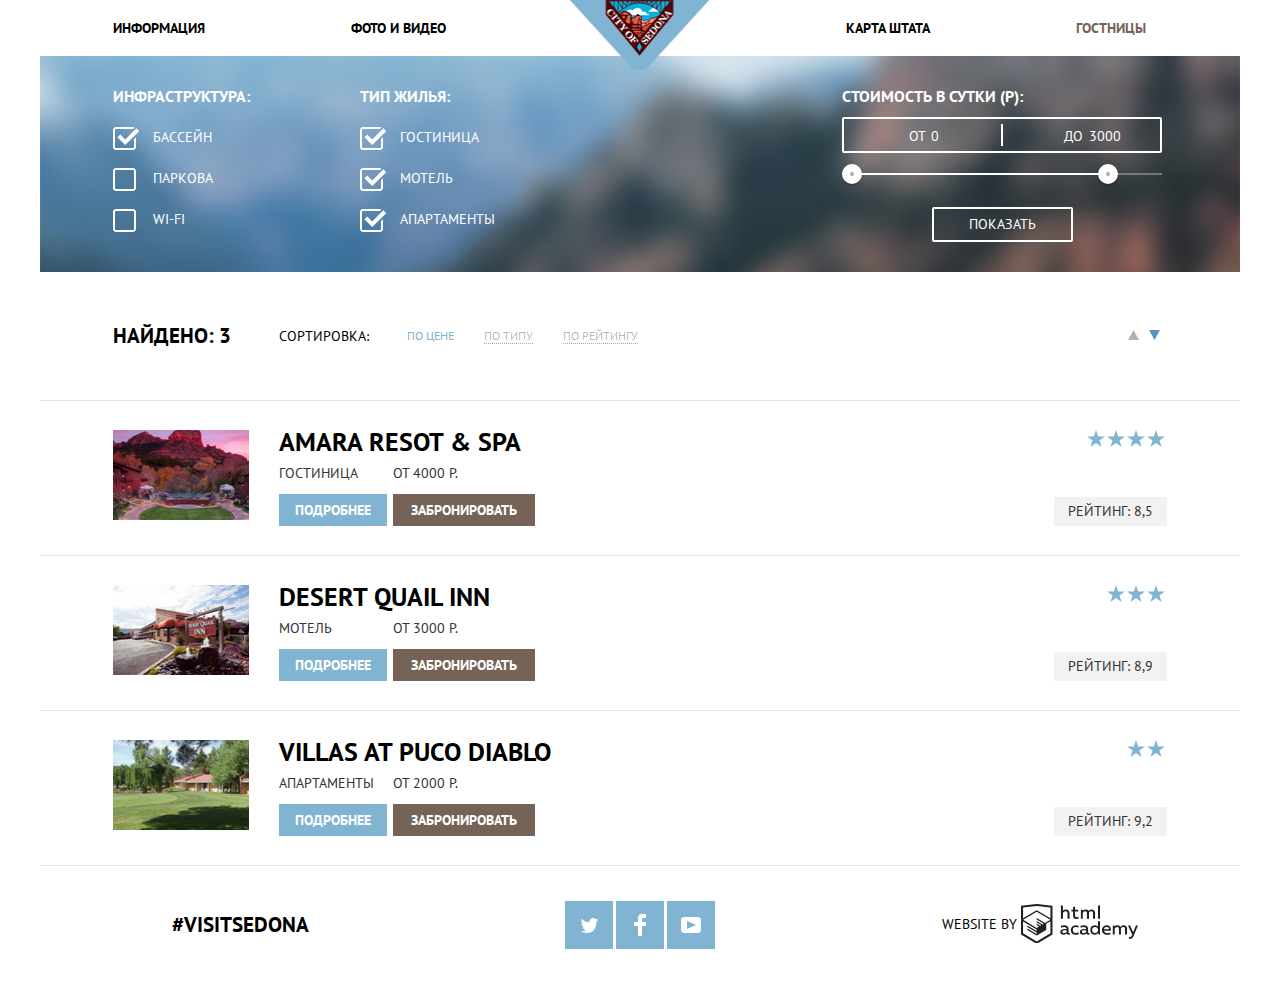
==== hotels.html @ 87cf7656 "Задание 7" ====
<!DOCTYPE html>
<html lang="ru">

<head>
  <meta charset="utf-8">
  <title>HTML Academy: Седона</title>
  <link href="https://fonts.googleapis.com/css?family=PT+Sans:400,700" rel="stylesheet">
  <link href="css/normalize.css" rel="stylesheet">
  <link href="css/style.css" rel="stylesheet">
</head>

<body>
  <header class="main-header container">
    <img class="main-header-logo" src="img/logo.png" alt="logo">
    <nav>
      <ul class="main-navigation">
        <li class="navigation-item"><a href="#">Информация</a></li>
        <li class="navigation-item"><a href="#">Фото и видео</a></li>
        <li class="navigation-item"><a href="#">Карта штата</a></li>
        <li class="navigation-item"><a href="#" class="active-page">Гостницы</a></li>
      </ul>
    </nav>
  </header>
  <main class="container">
    <section class="filters">
      <h2 class="visually-hidden">Фильтр товаров</h2>
      <form method="get" action="https://echo.htmlacademy.ru">
        <div class="filters-list">
          <fieldset class="filter-infrastructure">
            <legend>Инфраструктура:</legend>
            <ul>
              <li>
                <label for="filter-pool">Бассейн
                <input type="checkbox" name="pool" id="filter-pool" checked><span></span>
              </label>
              </li>
              <li>
                <label for="filter-parking">Паркова
                <input type="checkbox" name="parking" id="filter-parking"><span></span>
                </label>
              </li>
              <li>
                <label for="filter-wifi">Wi-fi
                <input type="checkbox" name="wi-fi" id="filter-wifi"><span></span>
                </label>
              </li>
            </ul>
          </fieldset>
          <fieldset class="filter-type">
            <legend>Тип жилья:</legend>
            <ul>
              <li>
                <label for="filter-hotel">Гостиница
                <input type="checkbox" name="holel" id="filter-hotel" checked><span></span>
                </label>
              </li>
              <li>
                <label for="filter-motel">Мотель
                <input type="checkbox" name="motel" id="filter-motel" checked><span></span>
                </label>
              </li>
              <li>
                <label for="filter-apartment">Апартаменты
                <input type="checkbox" name="apartment" id="filter-apartment" checked><span></span>
                </label>
              </li>
            </ul>
          </fieldset>
          <fieldset>
            <legend>Стоимость в сутки (р):</legend>
            <div class="price-controls">
              <label class="min-price">от
              <input type="text" value="0" name="min-price">
              </label>
              <label class="max-price">до
              <input type="text" value="3000" name="max-price">
              </label>
            </div>
            <div class="range-controls">
              <div class="scale">
                <div class="bar"></div>
              </div>
              <div class="range-toggle range-toggle-min"></div>
              <div class="range-toggle range-toggle-max"></div>
            </div>
            <button type="submit" class="btn-transparent">Показать</button>
          </fieldset>
        </div>
      </form>
    </section>
    <section class="sort">
      <h2 class="visually-hidden">Сортировка</h2>
      <p>Найдено: 3</p>
      <p>Сортировка:</p>
      <ul class="sort-list">
        <li><a href="#" class="active-sort">По цене</a></li>
        <li><a href="#">По типу</a></li>
        <li><a href="#">По рейтингу</a></li>
        <li class="sort-button"><a href="#"><span class="visually-hidden">По возрастанию</span>
        <svg xmlns="http://www.w3.org/2000/svg" width="11" height="10" viewBox="0 0 11 10"><path fill="#231F20" d="M5.5 0L0 10h11z"/></svg></a></li>
        <li class="sort-button active-button" ><a href="#"><span class="visually-hidden">По убыванию</span>
        <svg xmlns="http://www.w3.org/2000/svg" width="11" height="10" viewBox="0 0 11 10"><path fill="#231F20" d="M5.5 10L0 0h11"/></svg></a></li>
      </ul>
    </section>
    <article class="housing">
      <div class="housing-img">
        <img src="img/amara.jpg" alt="hotel">
      </div>
      <div class="housing-about">
        <h1>
          <a href="#">Amara resot & spa</a>
        </h1>
        <p>
          Гостиница
        </p>
        <p>
          от 4000 р.
        </p>
        <button type="button" class="button info">
                   Подробнее
                </button>
        <button type="button" class="button book">
                   Забронировать
                </button>
      </div>
      <div class="housing-rate">
        <span class="visually-hidden">4 звезды</span>
        <ul>
          <li></li>
          <li></li>
          <li></li>
          <li></li>
        </ul>
        <p>
          Рейтинг: 8,5
        </p>
      </div>
    </article>
    <article class="housing">
      <div class="housing-img">
        <img src="img/desert.jpg" alt="hotel">
      </div>
      <div class="housing-about">
        <h1>
          <a href="#">Desert Quail Inn</a>
        </h1>
        <p>
          Мотель
        </p>
        <p>
          от 3000 р.
        </p>
        <button type="button" class="button info">
                   Подробнее
                </button>
        <button type="button" class="button book">
                   Забронировать
                </button>
      </div>
      <div class="housing-rate">
        <span class="visually-hidden">3 звезды</span>
        <ul>
          <li></li>
          <li></li>
          <li></li>
        </ul>
        <p>
          Рейтинг: 8,9
        </p>
      </div>
    </article>
    <article class="housing">
      <div class="housing-img">
        <img src="img/villas.jpg" alt="hotel">
      </div>
      <div class="housing-about">
        <h1>
          <a href="#">Villas at Puco Diablo</a>
        </h1>
        <p>
          Апартаменты
        </p>
        <p>
          от 2000 р.
        </p>
        <button type="button" class="button info">
                   Подробнее
                </button>
        <button type="button" class="button book">
                   Забронировать
                </button>
      </div>
      <div class="housing-rate">
        <span class="visually-hidden">2 звезды</span>
        <ul>
          <li></li>
          <li></li>
        </ul>
        <p>
          Рейтинг: 9,2
        </p>
      </div>
    </article>
  </main>
  <footer class="footer">
    <div class="container">
      <p class="footer-hashtag">
        #visitsedona
      </p>
      <div class="footer-social">
        <a class="social-button" href="#">
            <span class="visually-hidden">Twitter</span>
            <svg xmlns="http://www.w3.org/2000/svg" xmlns:xlink="http://www.w3.org/1999/xlink" width="17" height="15" viewBox="0 0 17 15"><path fill="#FFF" d="M10.95.144c1.685-.496 2.984.27 3.577 1.179.673-.231 1.331-.481 2.011-.708a2.345 2.345 0 0 1-.857 1.768c.685.17 1.304-.491 1.304-.491-.169 1-1.006 1.788-1.563 2.024-.231 6.75-3.175 11.217-10.077 11.082h-.446c-.41 0-4.164-.46-4.898-1.887 2.271.196 3.893-.422 4.693-1.177-.96-.3-2.679-.477-2.979-2.95.349.106.564.228 1.19.119C1.705 8.247.374 7.53.448 5.33c.285.328 1.067.536 1.34.472C1.085 5.561-.182 2.442.894.85c1.818 1.854 3.735 3.606 7.152 3.773C8.254 2.33 9.183.793 10.95.144z"/></svg>
            </a>

        <a class="social-button" href="#">
            <span class="visually-hidden">Facebook</span>
            <svg xmlns="http://www.w3.org/2000/svg" width="12" height="22" viewBox="0 0 12 22"><path fill="#FFF" d="M12 4V0H8a4 4 0 0 0-4 4v4H0v4h4v10h4V12h4V8H8V4h4z"/></svg></a>
        <a class="social-button" href="#">
            <span class="visually-hidden">Youtube</span>
            <svg xmlns="http://www.w3.org/2000/svg" xmlns:xlink="http://www.w3.org/1999/xlink" width="20" height="16" viewBox="0 0 20 16"><path fill="#FFF" d="M17 0H3C1.35 0 0 1.35 0 3v10c0 1.65 1.35 3 3 3h14c1.65 0 3-1.35 3-3V3c0-1.65-1.35-3-3-3zM6.027 11.998V4.002L15.014 8l-8.987 3.998z"/></svg></a>
      </div>
      <p class="footer-copyright">
        Website by
        <a class="html-button" href="https://htmlacademy.ru/intensive/htmlcss">
            <span class="visually-hidden">html academy</span>
            <svg id="Layer_1" data-name="Layer 1" xmlns="http://www.w3.org/2000/svg" viewBox="0 0 108.08 36.85"><title>logo-htmlacademy-small1</title><path d="M44.61,26.88a2,2,0,0,0,.55-0.1v1.33a3.25,3.25,0,0,1-1.18.21,1.67,1.67,0,0,1-1.67-1,4.84,4.84,0,0,1-3.14,1.08c-1.51,0-2.91-.83-2.91-2.55,0-2.13,2-2.79,3.71-2.79a11.08,11.08,0,0,1,2.17.25v-0.3c0-1-.76-1.77-2.19-1.77a7.42,7.42,0,0,0-3,.64v-1.7a10.21,10.21,0,0,1,3.19-.55c2.36,0,3.81,1.12,3.81,3.65v3a0.54,0.54,0,0,0,.49.59h0.17Zm-6.44-1.13A1.35,1.35,0,0,0,39.63,27h0.11a3.39,3.39,0,0,0,2.41-1V24.58a9.72,9.72,0,0,0-1.81-.21c-1,0-2.16.33-2.16,1.38h0Zm12.36-6.11a5,5,0,0,1,2.57.64V22a4.08,4.08,0,0,0-2.3-.7,2.75,2.75,0,1,0,0,5.49,5,5,0,0,0,2.43-.64v1.71a6.27,6.27,0,0,1-2.76.57A4.21,4.21,0,0,1,46,24.51q0-.21,0-0.41a4.32,4.32,0,0,1,4.18-4.46h0.38Zm12.17,7.24a2,2,0,0,0,.55-0.1v1.33a3.25,3.25,0,0,1-1.18.21,1.67,1.67,0,0,1-1.67-1,4.84,4.84,0,0,1-3.14,1.08c-1.51,0-2.91-.83-2.91-2.55,0-2.13,2-2.79,3.71-2.79a11.08,11.08,0,0,1,2.17.25v-0.3c0-1-.76-1.77-2.19-1.77a7.42,7.42,0,0,0-3,.64v-1.7a10.21,10.21,0,0,1,3.19-.55c2.36,0,3.81,1.12,3.81,3.65v3a0.54,0.54,0,0,0,.49.59h0.17Zm-6.44-1.13A1.35,1.35,0,0,0,57.73,27h0.11a3.39,3.39,0,0,0,2.41-1V24.58a9.72,9.72,0,0,0-1.81-.21c-1.06,0-2.16.33-2.16,1.38h0ZM73,16V28.2H71.35V26.88a3.88,3.88,0,0,1-3.19,1.54,4.4,4.4,0,0,1,0-8.78,3.81,3.81,0,0,1,3,1.3V16H73Zm-4.53,5.22a2.76,2.76,0,1,0,0,5.52A2.86,2.86,0,0,0,71.15,25V23A2.91,2.91,0,0,0,68.49,21.27ZM79,19.64c3.31,0,4.46,2.68,3.92,5.09H76.7c0.21,1.5,1.67,2.11,3.19,2.11a6.11,6.11,0,0,0,2.64-.59v1.6a7.14,7.14,0,0,1-3,.57C77,28.42,74.78,27,74.78,24a4.18,4.18,0,0,1,4-4.39H79Zm0.09,1.54a2.28,2.28,0,0,0-2.44,2.1v0.06H81.3A2,2,0,0,0,79.13,21.18Zm5.73,7V19.87h1.65v1a3.81,3.81,0,0,1,2.78-1.27A2.86,2.86,0,0,1,91.89,21a4.12,4.12,0,0,1,2.91-1.33A3.06,3.06,0,0,1,98,23V28.2h-1.9V23.05a1.59,1.59,0,0,0-1.42-1.75H94.42a2.8,2.8,0,0,0-2.07,1.12V28.2h-1.9V23.05A1.59,1.59,0,0,0,89,21.31H88.8a3,3,0,0,0-2.21,1.29v5.63H84.86Zm21.31-8.33h1.9l-3.91,9.46c-0.9,2.17-2.09,2.86-3.35,2.86a4.76,4.76,0,0,1-1.1-.14V30.46a2.86,2.86,0,0,0,.85.12c0.9,0,1.58-.64,2.07-1.9l0.17-.42-4-8.4h2l2.86,6.29ZM38.73,1.46V6.22a3.81,3.81,0,0,1,2.7-1.14,3.25,3.25,0,0,1,3.44,3.4v5.15H43V8.72a1.81,1.81,0,0,0-1.61-2h-0.3a2.93,2.93,0,0,0-2.32,1.39v5.52h-1.9V1.46h1.9ZM49.94,2.31v3h3V6.91h-3v3.81c0,1.1.5,1.46,1.58,1.46a4.49,4.49,0,0,0,1.69-.33v1.6A6.8,6.8,0,0,1,51,13.8a2.55,2.55,0,0,1-2.86-2.74V6.89H46.58V5.26h1.5V2.74Zm5.4,11.31V5.28H57v1A3.81,3.81,0,0,1,59.77,5a2.86,2.86,0,0,1,2.6,1.33A4.12,4.12,0,0,1,65.28,5,3.06,3.06,0,0,1,68.44,8.4v5.21h-1.9V8.46a1.59,1.59,0,0,0-1.42-1.75H64.89a2.8,2.8,0,0,0-2.07,1.12v5.78h-1.9V8.46A1.59,1.59,0,0,0,59.5,6.71H59.27A3,3,0,0,0,57.06,8v5.63H55.34ZM71.17,1.45H73V13.6H71.17V1.45ZM14.71,0H14.55L0,1.54V28.21l14.55,8.66,14.55-8.66V1.54Zm12.5,27.1L14.55,34.64,1.9,27.12V16.18l12.59,7.5V25L5.86,19.9v1.31l8.68,5.21v1.39L5.87,22.65V24l8.68,5.21,8.75-5.24V18.31L27.2,16V27.12Zm0-12.53-3.48,2-1.6,1L14.51,13v1.31L21,18.23H21l-0.14.09-1,.54-5.37-3.2V17l4.24,2.52-1,.67-3.2-1.9v1.31l2.1,1.24L14.5,22.1,2,14.65,14.51,7.11Zm0-1.32L14.49,5.76,1.91,13.25v-10L14.56,1.92,27.21,3.25v10h0Z" transform="translate(0 -0.02)" fill="#231f20"/></svg></a>
      </p>
    </div>
  </footer>
</body>

</html>
---- css/style.css ----
body {
  margin: 0;
  padding: 0;

  font-family: 'PT Sans', 'Arial', sans-serif;
  font-size: 14px;
  line-height: 21px;
  font-weight: 400;
  color: #000000;
  text-transform: uppercase;

  background-color: #ffffff;
}

.visually-hidden {
  position: absolute;

  width: 1px;
  height: 1px;
  margin: -1px;
  border: 0;
  padding: 0;

  white-space: nowrap;

  clip-path: inset(100%);
  clip: rect(0 0 0 0);
  overflow: hidden;
}

.container {
  width: 1200px;
  margin: 0 auto;
  padding: 0;
}

img {
  max-width: 100%;
  height: auto;
}

/* ссылки и кнопки */

a {
  text-decoration: none;
}

.main-navigation .active-page {
  color: #766357;
}

.main-navigation a {
  display: block;
  margin: 15px 73px;
}

.main-navigation a,
.housing a {
  color: #000000;
}

.main-navigation a:hover,
.main-navigation a:focus,
.housing a:hover,
.housing a:focus {
  color: #81b3d2;
}

.main-navigation a:active,
.housing a:active {
  color: rgba(0, 0, 0, 0.3);
}

.sort-list .active-sort {
  color: #81b3d2;
  border-bottom: none;
}

.sort-list a {
  color: rgba(0, 0, 0, 0.3);
  border-bottom: 1px dotted #81b3d2;
}

.sort-button a{
  border-bottom: none;
}

.sort-list a:hover,
.sort-list a:focus {
  color: #81b3d2;
}

.sort-list a:active {
  color: #000000;
}

.button {
  font: inherit;

  color: #a9a9a9;
  vertical-align: middle;
  text-transform: uppercase;

  background-color: #ffffff;
  border: none;
}

.button.calendar path {
  fill: rgba(0,0,0, 0.3);
}

.button.calendar:hover path,
.button.calendar:focus path {
  fill: #000000;
}
.button.calendar:active path {
  fill: #81b3d2;
}

.button.search,
.button.book {
  color: #ffffff;
  background-color: #766357;
}

.button.search:hover,
.button.search:focus,
.button.book:hover,
.button.book:focus {
  color: #ffffff;
  background-color: #604e43;
}

.button.search:active,
.button.book:active {
  color: rgba(255, 255, 255, 0.3);
  background-color: #503e33;
}

.button.minus:hover,
.button.minus:focus,
.button.plus:hover,
.button.plus:focus {
  color: #000000;
}

.button.minus:active,
.button.plus:active {
  color: #81b3d2;
}

.button.find,
.button.info {
  color: #ffffff;
  background-color: #81b3d2;
}

.button.find:hover,
.button.find:focus,
.button.info:hover,
.button.info:focus {
  color: #ffffff;
  background-color: #669ec0;
}

.button.find:active,
.button.info:active {
  color: rgba(255, 255, 255, 0.3);
  background-color: #5496bd;
}

.social-button {
  display: flex;
  align-items: center;
  justify-content: center;
  width: 48px;
  height: 48px;

  background-color: #81b3d2;
}

.social-button:hover,
.social-button:focus {
  background-color: #669ec0;
}

.social-button:active path {
  fill: rgba(255, 255, 255, 0.3);
}

.html-button {
  display: inline-block;
  vertical-align: middle;
  width: 117px;
  height: 43px;
}

.sort-button path {
  fill: rgba(0, 0, 0, 0.3);
}

.sort-button:hover path,
.sort-button:focus path {
  fill: #000000;
}

.sort-button:active path {
  fill: #5496bd;
}

.sort-button.active-button path {
  fill: #5496bd;
}

/* Все ссылки и кнопки */

/* Футер */

.footer {
  color: #000000;
  background-color: rgba(255, 255, 255, 0.9);
  line-height: 26px;
  margin: 0;
  padding: 35px 0;
}

.footer.main {
  position: relative;
  z-index: 1;
  margin-top: -120px;
}

.footer .container {
  display: flex;
  justify-content: space-between;
  align-items: center;
}

.footer-hashtag {
  font-size: 21px;
  font-weight: 700;
  margin: 0;
  width: 400px;
  text-align: center;
}

.footer-social {
  display: flex;
  justify-content: space-between;
  margin: 0 auto;
  padding: 0;
  width: 150px;
}

.footer-copyright {
  margin: 0;
  width: 400px;
  text-align: center;
}

/* Футер */

/* Херед */

.main-header {
  margin-bottom: 0;
}

.main-navigation {
  margin: 0;
  padding: 0;
  display: flex;
  flex-direction: row;
  width: 1200px;
  position: relative;

  font-size: 14px;
  font-weight: 700;
  line-height: 26px;
  color: #000000;

  background-color: #ffffff;

  list-style: none;
}

.main-navigation li:nth-child(2) {
  margin-right: 254px;
}

.main-header-logo {
  width: 140px;
  height: 70px;
  position: absolute;
  left: 50%;
  margin-left: -70px;
  z-index: 1;
}

/* Херед */

/* Описание главная страница */

.description {
  line-height: 26px;
  text-align: center;
  margin: 0;
  padding: 0;
}

.img-welcome img {
  padding-top: 75px;
  padding-bottom: 80px;
  height: 350px;
  width: 460px;
}

.img-welcome {
  background-image:
  url(../img/corners.png), url(../img/background_index.jpg);

  background-repeat: no-repeat, no-repeat;
  background-position: bottom, top;

    /* не видит второе изображение*/
}

.description h1 {
  font-size: 21px;
  width: 455px;
  padding: 0;
  margin-left: auto;
  margin-right: auto;
  margin-bottom: 30px;
  margin-top: 55px;
}

.description p {
  margin: 0;
  padding: 0;
  padding-bottom: 59px;
}

.features-list,
.life-list {
  list-style: none;
  margin: 0;
  padding: 0;
  display: flex;
  flex-wrap: wrap;
}

.feature-item,
.life-item,
.interested {
  text-align: center;
}

.feature-item.town,
.feature-item.bridge {
  display: flex;
  margin: 0;
  padding: 0;
  flex-wrap: wrap;
}

.feature-item-img {
  line-height: 0;
}

.feature-item-img img {
  width: 800px;
  height: 256px;
}

.feature-item-description {
  width: 400px;
  padding-top: 46px;
  padding-bottom: 63px;
  padding-left: 60px;
  padding-right: 60px;
  box-sizing: border-box;
}

.life-item,
.feature-item.space,
.feature-item.road,
.feature-item.tourists {
  width: 400px;
}

.feature-item h2 {
  display: block;
  width: 155px;
  margin: 0 auto;
  padding: 0;
}

.feature-item.bridge,
.feature-item.town {
  width: 1200px;
  color: #ffffff;
  background-color: #81b3d2;
}

.life-list {
  color: #000000;
  background-color: #ffffff;
}

.description p,
.life-item p {
  color: #333333;
}

.feature-item:nth-child(n+3) {
  background-color: #eeeeee;
}

.feature-item h2,
.life-item h3 {
  font-size: 21px;
}

.life-item p {
  margin: 0;
  padding: 0;
}

.life-item h3 {
  margin: 0;
  padding: 0;
  padding-bottom: 30px;
}

.house {
  padding-top: 160px;
  padding-bottom: 87px;
  padding-left: 73px;
  padding-right: 73px;
  box-sizing: border-box;
  position: relative;
}

.house h3::before {
  content: "";
  position: absolute;
  width: 75px;
  height: 72px;

  top: 61px;
  right: 164px;
  background-image: url(../img/icon-1.svg);
}

.food {
  padding-top: 160px;
  padding-bottom: 87px;
  padding-left: 60px;
  padding-right: 55px;
  box-sizing: border-box;
  position: relative;
}

.food h3::before {
  content: "";
  position: absolute;
  width: 74px;
  height: 70px;

  top: 61px;
  right: 165px;
  background-image: url(../img/icon-3.svg);
}

.souvenirs {
  padding-top: 160px;
  padding-bottom: 87px;
  padding-left: 65px;
  padding-right: 62px;
  box-sizing: border-box;
  position: relative;
}

.souvenirs h3::before {
  content: "";
  position: absolute;
  width: 64px;
  height: 76px;

  top: 61px;
  right: 168px;
  background-image: url(../img/icon-2.svg);
}

.space {
  padding-top: 50px;
  padding-bottom: 63px;
  padding-left: 95px;
  padding-right: 95px;
  box-sizing: border-box;
}

.road {
  padding-top: 50px;
  padding-bottom: 63px;
  padding-left: 67px;
  padding-right: 67px;
  box-sizing: border-box;
}

.tourists {
  padding-top: 50px;
  padding-bottom: 63px;
  padding-left: 69px;
  padding-right: 62px;
  box-sizing: border-box;
}

/* Описание главная страница */

/* Поиск гостиницы главная страница */

.feature-item.interested {
  text-align: center;
  background-color: #ffffff;
  margin: 0;
  padding: 0;
}

.interested h2 {
  margin: 0;
  font-size: 30px;
  line-height: 36px;
  padding-top: 55px;
  padding-bottom: 35px;
}

.interested p {
  line-height: 24px;
  color: #333333;
  margin-bottom: 55px;
}

.button.search {
  width: 570px;
  padding-bottom: 31px;
  padding-top: 31px;
  padding-left: 0;
  padding-right: 0;
  font-size: 21px;
  line-height: 26px;
  font-weight: 700;
}

.search-form {
  width: 570px;
  margin: 0 auto;
  padding: 58px 55px;
  box-sizing: border-box;
  display: flex;
  flex-direction: column;
  line-height: 26px;
  position: absolute;
  background-color: white;
  left: 50%;
  margin-left: -285px;
  font-weight: 700;
}

.interested-list {
  list-style: none;
  margin: 0;
  padding: 0;
  display: flex;
  flex-wrap: wrap;
  position: relative;
  justify-content: space-between;
}

.interested-list li {
  display: flex;
  margin: 0;
  padding: 0;
  justify-content: space-between;
  align-items: center;
}

.interested-item.arravial,
.interested-item.depart {
  margin: 0;
  padding: 0;
  display: flex;
  width: 458px;
  margin-bottom: 30px;
  position: relative;
  justify-content: space-between;
  align-items: center;
}

.arravial input,
.depart input {
  width: 345px;
  padding: 6px 10px;
  box-sizing: border-box;
  text-transform: inherit;
}

.arravial label {
  display: inline-block;
  vertical-align: middle;
}

.button.calendar.one {
  margin: 0;
  padding: 0;
  position: absolute;
  right: 7px;
  top: 7px;
  width: 20px;
  height: 24px;
  background-color: transparent;
}

.button.calendar.two {
  margin: 0;
  padding: 0;
  position: absolute;
  right: 7px;
  top: 7px;
  width: 20px;
  height: 24px;
  background-color: transparent;
}

interested-item.box {
  display: flex;
  margin: 0;
  padding: 0;
  flex-direction: row;
  align-items: center;
  width: 114px;

}

.button.minus {
  margin: 0;
  padding: 0;
  width: 38px;
  height: 38px;
  color: rgba(0,0,0,0.3);
  background-color: #f2f2f2;
  font-size: 40px;
}

.button.plus {
  margin: 0;
  padding: 0;
  width: 38px;
  height: 38px;
  color: rgba(0,0,0,0.3);
  background-color: #f2f2f2;
  font-size: 30px;
}

/* не понимаю откуда отступы справа и слева взрослые/дети */

.interested-item.adult {
  width: 227px;
  margin: 0;
  padding: 0;
}

.interested-item.child {
  width: 178px;
  margin: 0;
  padding: 0;
}

.adult input,
.child input {
  width: 36px;
  text-align: center;
  padding: 6px 0px;
  margin-left: -3px;
  margin-right: -4px;
}

/* Я правильно слепила кнопки и форму между собой? Как опустить форму по ниже? Они же все по центу стоят, но форма все равно по выше */

.button.find {
  width: 460px;
  padding-bottom: 16px;
  padding-top: 16px;
  padding-left: 0;
  padding-right: 0;
  font-size: 21px;
  line-height: 26px;
  margin-top: 55px;
}

.interested-item input {
  font: inherit;
  background-color: #f2f2f2;
  border: none;
}

.interested-item input:hover {
  background-color: #ebebeb;
}

.interested-item input:focus {
  outline: none;
  background-color: #ffffff;
  outline:2px solid #e5e5e5;
}

/* Поиск гостиницы главная страница */

/* Фильтр страница гостиниц */

.filters {
  background-image: url(../img/background_hotels.jpg);
}

.filters form {
  margin: 0;
  padding: 0;
  padding-left: 73px;
  padding-right: 73px;
  padding-top: 30px;
  padding-bottom: 30px;
}

.filters-list {
  margin: 0;
  padding: 0;
  display: flex;
}

.filters fieldset {
  border: none;
  margin: 0;
  padding: 0;
}

.filters legend {
  font-size: 16px;
  font-weight: 700;
  color: #ffffff;
}

.filters ul {
  list-style: none;
  margin: 0;
  padding: 0;

}

.filters li {
  margin-top: 20px;
}

.filter-infrastructure legend {
  margin-right: 110px;
}

.filter-type legend {
  margin-right: 392px;
}

.filter-infrastructure label,
.filter-type label {
  display: block;
  position: relative;
  padding-left: 40px;
  color: #ffffff;
}

input[type="checkbox"] {
  display: none;
}

input[type="checkbox"] + span {
  position: absolute;
  left: 0;
  top: 0;
  width: 33px;
  height: 30px;
  background-image: url(../img/checkbox-off.svg);
  background-repeat: no-repeat;
}

input[type="checkbox"]:checked + span {
  background-image: url(../img/checkbox-on.svg);
  background-repeat: no-repeat;
}

input[type="checkbox"]:checked:disabled + span {
  background-image: url(../img/checkbox-on-off.svg);
  background-repeat: no-repeat;
}

input[type="checkbox"]:disabled + span {
  background-image: url(../img/checkbox-off-off.svg);
  background-repeat: no-repeat;
}

.price-controls {
  position: relative;
  height: 36px;
  width: 320px;
  margin-bottom: 20px;
  margin-top: 10px;
  padding: 0;

  font-size: 0;

  border: 2px solid #ffffff;
  border-radius: 2px;
  box-sizing: border-box;
}

.price-controls::after {
  content: "";
  position: absolute;
  top: 50%;
  left: 50%;

  width: 2px;
  height: 22px;

  background: #ffffff;
  transform: translate(-50%, -50%);
}

.price-controls label {
  display: inline-block;

  font-size: 14px;
  line-height: 32px;
  vertical-align: middle;
  color: #ffffff;
  width: 90px;
  padding-left: 65px;
  min-height: 32px;
}

.price-controls input {
  width: 50px;
  margin: 0;

  color: inherit;
  font: inherit;

  background: none;
  border: none;
}

.range-controls {
  position: relative;

  margin-bottom: 32px;
}

.range-controls .scale {
  height: 2px;

  background: rgba(255, 255, 255, 0.3);
}

.range-controls .bar {
  width: 80%;
  height: 2px;

  background: #ffffff;
}

.range-toggle {
  position: absolute;
  top: -9px;
  width: 4px;
  height: 4px;

  background: #ababab;
  border: 8px solid #ffffff;
  border-radius: 50%;
  box-shadow: 0 2px 1px 0 rgba(0, 1, 1, 0.2);
}

.range-toggle:hover {
  background: #1c4f80;
  transform: scale(2);
}

.range-toggle-min {
  left: 0;
}

.range-toggle-max {
  left: 80%;
}

.btn-transparent {
  display: block;
  margin: 0 auto;
  padding: 5px 35px;

  font-size: 14px;
  line-height: 21px;
  color: #ffffff;
  text-transform: uppercase;

  background: transparent;
  border: 2px solid #ffffff;
  border-radius: 2px;
}

.btn-transparent:hover {
  color: #000000;

  background: #ffffff;
}

/* Фильтр страница гостиниц */

/* Сортировка страница гостиниц */

.sort {
  margin: 0;
  padding: 0;
  display: flex;
  border-bottom: 1px solid #e5e5e5;
  align-items: center;
  padding-left: 73px;
  padding-right: 73px;
  padding-top: 30px;
  padding-bottom: 30px;
}

.sort p:first-of-type {
  margin-right: 48px;
  font-size: 21px;
  line-height: 26px;
  font-weight: 700;
}

.sort p:last-of-type {
  margin-right: 38px;
}

.sort-list {
  list-style: none;
  margin: 0;
  padding: 0;
  display: flex;
  font-size: 12px;
  line-height: 18px;
}

.sort-list li {
  margin-right: 30px;
}

.sort-list li:last-of-type {
  margin: 0;
}

.sort-list li:nth-last-of-type(2) {
  margin-left: 460px;
  margin-right: 10px
}

/* Сортировка страница гостиниц */

/* Список гостиниц */

.housing p {
  color: #333333;
}

.housing {
  margin: 0;
  padding: 0;
  display: flex;
  padding-top: 29px;
  padding-bottom: 29px;
  padding-left: 73px;
  padding-right: 73px;
  box-sizing: border-box;
  border-bottom: 1px solid #e5e5e5;
}

.housing img {
  height: 90px;
  width: 136px;
}

.housing-about {
  padding-left: 30px;
  display: flex;
  width: 280px;
  flex-wrap: wrap;
}

.housing-about h1 {
  margin: 0;
  padding: 0;
}

.housing-about p {
  margin: 0;
  padding: 0;
  width: 108px;
  margin-right: 6px;
}

.housing-about a {
  padding: 0;
  margin: 0;
  font-size: 26px;
}

.housing-about .button {
  margin: 0;
  padding: 0;
  font-weight: 700;
}

.button.info {
  width: 108px;
  margin-right: 6px;
}

.button.book {
  width: 142px;
}

.housing-rate {
  margin: 0;
  padding: 0;
  display: flex;
  flex-direction: column;
  margin-left: auto;
}

.housing-rate ul {
  margin: 0;
  padding: 0;
  list-style: none;
  display: flex;
  flex-direction: row-reverse;
}

.housing-rate li {
  background-image: url(../img/star.svg);
  background-repeat: no-repeat;
  width: 20px;
  height: 20px;
}

.housing-rate p {
  margin: 0;
  padding: 4px 14px;
  background-color: #f2f2f2;
  margin-top: auto;
}

/* Список гостиниц */
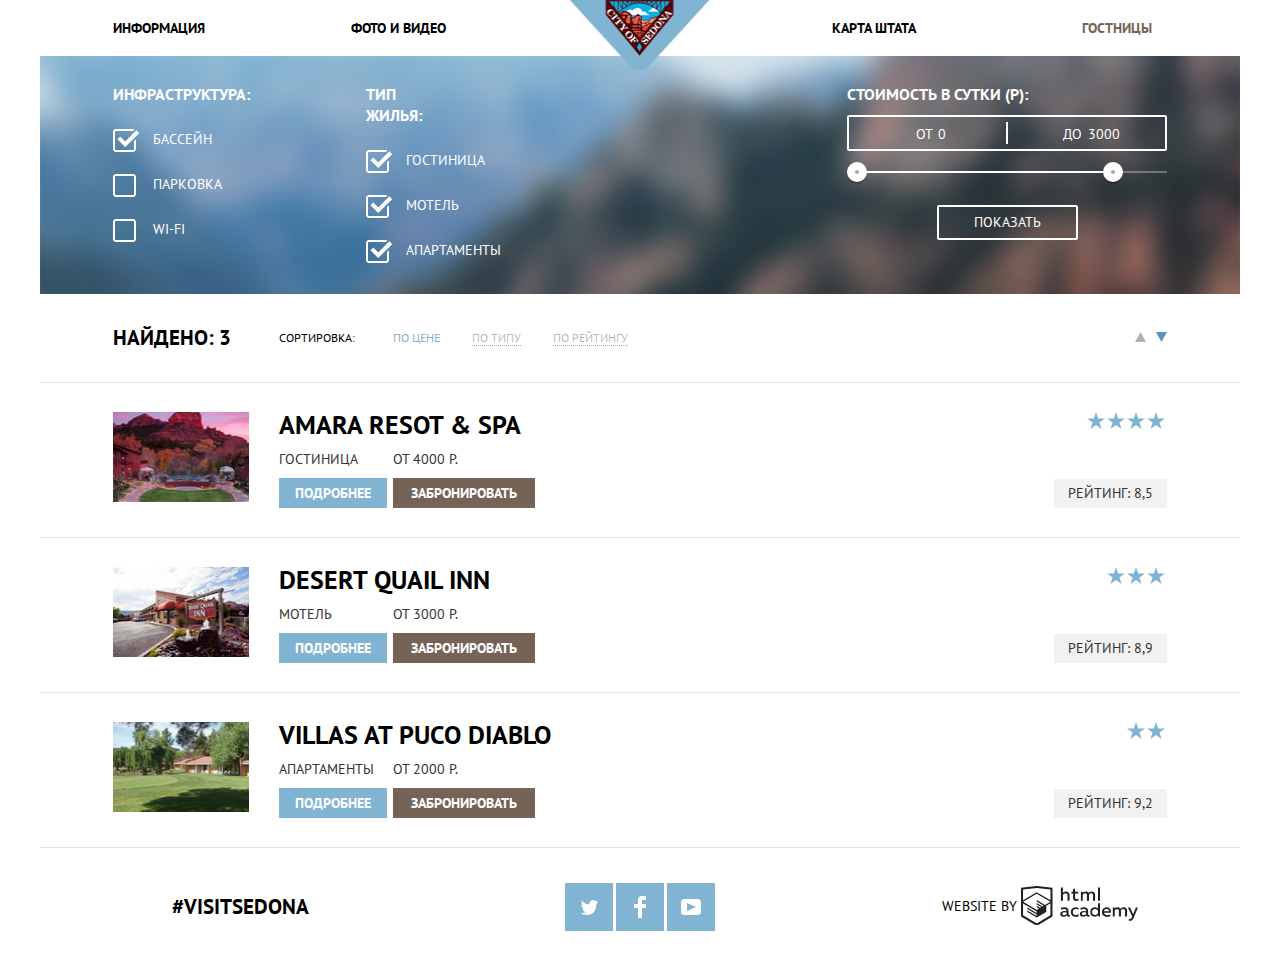
==== commit e93a0ce1: "Задание 7" ====
--- a/hotels.html
+++ b/hotels.html
@@ -35,7 +35,7 @@
               </label>
               </li>
               <li>
-                <label for="filter-parking">Паркова
+                <label for="filter-parking">Парковка
                 <input type="checkbox" name="parking" id="filter-parking"><span></span>
                 </label>
               </li>
--- a/css/style.css
+++ b/css/style.css
@@ -285,7 +285,11 @@
 }
 
 .main-navigation li:nth-child(2) {
-  margin-right: 254px;
+  margin-right: 240px;
+}
+
+.main-navigation li:nth-child(3) {
+  margin-right: 20px;
 }
 
 .main-header-logo {
@@ -309,10 +313,10 @@
 }
 
 .img-welcome img {
-  padding-top: 75px;
-  padding-bottom: 80px;
+  padding-top: 76px;
+  padding-bottom: 74px;
   height: 350px;
-  width: 460px;
+  width: 458px;
 }
 
 .img-welcome {
@@ -320,9 +324,7 @@
   url(../img/corners.png), url(../img/background_index.jpg);
 
   background-repeat: no-repeat, no-repeat;
-  background-position: bottom, top;
-
-    /* не видит второе изображение*/
+  background-position: bottom, 0 -55px;
 }
 
 .description h1 {
@@ -332,13 +334,13 @@
   margin-left: auto;
   margin-right: auto;
   margin-bottom: 30px;
-  margin-top: 55px;
+  margin-top: 60px;
 }
 
 .description p {
   margin: 0;
   padding: 0;
-  padding-bottom: 59px;
+  padding-bottom: 48px;
 }
 
 .features-list,
@@ -376,10 +378,15 @@
 .feature-item-description {
   width: 400px;
   padding-top: 46px;
-  padding-bottom: 63px;
+  padding-bottom: 43px;
   padding-left: 60px;
   padding-right: 60px;
   box-sizing: border-box;
+}
+
+.bridge .feature-item-description {
+  padding-left: 38px;
+  padding-right: 38px;
 }
 
 .life-item,
@@ -391,9 +398,15 @@
 
 .feature-item h2 {
   display: block;
-  width: 155px;
+  width: 152px;
   margin: 0 auto;
   padding: 0;
+  margin-bottom: 25px;
+  box-sizing: border-box;
+}
+
+.feature-item-description p:first-of-type {
+  margin-bottom: 20px;
 }
 
 .feature-item.bridge,
@@ -430,12 +443,12 @@
 .life-item h3 {
   margin: 0;
   padding: 0;
-  padding-bottom: 30px;
+  padding-bottom: 25px;
 }
 
 .house {
   padding-top: 160px;
-  padding-bottom: 87px;
+  padding-bottom: 81px;
   padding-left: 73px;
   padding-right: 73px;
   box-sizing: border-box;
@@ -455,7 +468,7 @@
 
 .food {
   padding-top: 160px;
-  padding-bottom: 87px;
+  padding-bottom: 81px;
   padding-left: 60px;
   padding-right: 55px;
   box-sizing: border-box;
@@ -475,7 +488,7 @@
 
 .souvenirs {
   padding-top: 160px;
-  padding-bottom: 87px;
+  padding-bottom: 81px;
   padding-left: 65px;
   padding-right: 62px;
   box-sizing: border-box;
@@ -495,7 +508,7 @@
 
 .space {
   padding-top: 50px;
-  padding-bottom: 63px;
+  padding-bottom: 48px;
   padding-left: 95px;
   padding-right: 95px;
   box-sizing: border-box;
@@ -503,7 +516,7 @@
 
 .road {
   padding-top: 50px;
-  padding-bottom: 63px;
+  padding-bottom: 48px;
   padding-left: 67px;
   padding-right: 67px;
   box-sizing: border-box;
@@ -511,9 +524,9 @@
 
 .tourists {
   padding-top: 50px;
-  padding-bottom: 63px;
-  padding-left: 69px;
-  padding-right: 62px;
+  padding-bottom: 48px;
+  padding-left: 66px;
+  padding-right: 66px;
   box-sizing: border-box;
 }
 
@@ -532,14 +545,14 @@
   margin: 0;
   font-size: 30px;
   line-height: 36px;
-  padding-top: 55px;
-  padding-bottom: 35px;
+  padding-top: 52px;
+  padding-bottom: 10px;
 }
 
 .interested p {
   line-height: 24px;
   color: #333333;
-  margin-bottom: 55px;
+  margin-bottom: 45px;
 }
 
 .button.search {
@@ -556,7 +569,7 @@
 .search-form {
   width: 570px;
   margin: 0 auto;
-  padding: 58px 55px;
+  padding: 55px 55px;
   box-sizing: border-box;
   display: flex;
   flex-direction: column;
@@ -633,7 +646,7 @@
   background-color: transparent;
 }
 
-interested-item.box {
+.interested-item.box {
   display: flex;
   margin: 0;
   padding: 0;
@@ -663,8 +676,6 @@
   font-size: 30px;
 }
 
-/* не понимаю откуда отступы справа и слева взрослые/дети */
-
 .interested-item.adult {
   width: 227px;
   margin: 0;
@@ -682,11 +693,7 @@
   width: 36px;
   text-align: center;
   padding: 6px 0px;
-  margin-left: -3px;
-  margin-right: -4px;
-}
-
-/* Я правильно слепила кнопки и форму между собой? Как опустить форму по ниже? Они же все по центу стоят, но форма все равно по выше */
+}
 
 .button.find {
   width: 460px;
@@ -696,7 +703,7 @@
   padding-right: 0;
   font-size: 21px;
   line-height: 26px;
-  margin-top: 55px;
+  margin-top: 50px;
 }
 
 .interested-item input {
@@ -728,8 +735,8 @@
   padding: 0;
   padding-left: 73px;
   padding-right: 73px;
-  padding-top: 30px;
-  padding-bottom: 30px;
+  padding-top: 28px;
+  padding-bottom: 33px;
 }
 
 .filters-list {
@@ -758,11 +765,11 @@
 }
 
 .filters li {
-  margin-top: 20px;
+  margin-top: 24px;
 }
 
 .filter-infrastructure legend {
-  margin-right: 110px;
+  margin-right: 116px;
 }
 
 .filter-type legend {
@@ -841,8 +848,8 @@
   line-height: 32px;
   vertical-align: middle;
   color: #ffffff;
-  width: 90px;
-  padding-left: 65px;
+  width: 80px;
+  padding-left: 67px;
   min-height: 32px;
 }
 
@@ -934,8 +941,8 @@
   align-items: center;
   padding-left: 73px;
   padding-right: 73px;
-  padding-top: 30px;
-  padding-bottom: 30px;
+  padding-top: 10px;
+  padding-bottom: 10px;
 }
 
 .sort p:first-of-type {
@@ -947,6 +954,8 @@
 
 .sort p:last-of-type {
   margin-right: 38px;
+  font-size: 12px;
+  line-height: 18px;
 }
 
 .sort-list {
@@ -959,7 +968,7 @@
 }
 
 .sort-list li {
-  margin-right: 30px;
+  margin-right: 32px;
 }
 
 .sort-list li:last-of-type {
@@ -967,7 +976,7 @@
 }
 
 .sort-list li:nth-last-of-type(2) {
-  margin-left: 460px;
+  margin-left: 475px;
   margin-right: 10px
 }
 
@@ -1006,6 +1015,8 @@
 .housing-about h1 {
   margin: 0;
   padding: 0;
+  font-size: 21px;
+  line-height: 26px;
 }
 
 .housing-about p {
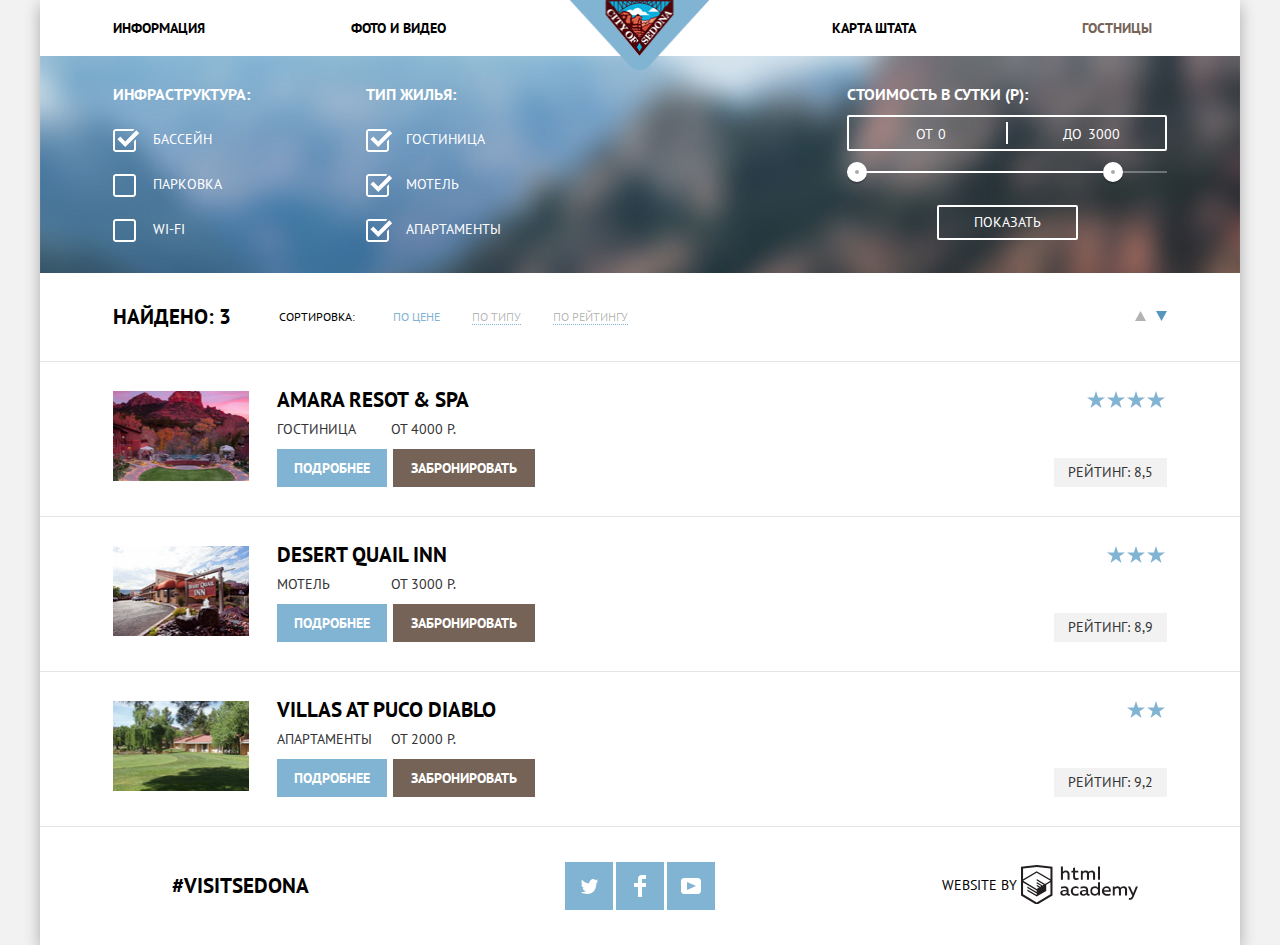
==== commit 70f35fe4: "Задание 8" ====
--- a/hotels.html
+++ b/hotels.html
@@ -10,224 +10,228 @@
 </head>
 
 <body>
-  <header class="main-header container">
-    <img class="main-header-logo" src="img/logo.png" alt="logo">
-    <nav>
-      <ul class="main-navigation">
-        <li class="navigation-item"><a href="#">Информация</a></li>
-        <li class="navigation-item"><a href="#">Фото и видео</a></li>
-        <li class="navigation-item"><a href="#">Карта штата</a></li>
-        <li class="navigation-item"><a href="#" class="active-page">Гостницы</a></li>
-      </ul>
-    </nav>
-  </header>
-  <main class="container">
-    <section class="filters">
-      <h2 class="visually-hidden">Фильтр товаров</h2>
-      <form method="get" action="https://echo.htmlacademy.ru">
-        <div class="filters-list">
-          <fieldset class="filter-infrastructure">
-            <legend>Инфраструктура:</legend>
-            <ul>
-              <li>
-                <label for="filter-pool">Бассейн
+  <div class="decor-shadow">
+    <header>
+      <a href="index.html">
+      <img class="header-logo" src="img/logo.png" alt="logo">
+    </a>
+      <nav>
+        <ul class="navigation">
+          <li class="navigation-item"><a href="#">Информация</a></li>
+          <li class="navigation-item"><a href="#">Фото и видео</a></li>
+          <li class="navigation-item"><a href="#">Карта штата</a></li>
+          <li class="navigation-item"><a href="#" class="active-page">Гостницы</a></li>
+        </ul>
+      </nav>
+    </header>
+    <main>
+      <section class="filters">
+        <h2 class="visually-hidden">Фильтр товаров</h2>
+        <form method="get" action="https://echo.htmlacademy.ru">
+          <div class="filters-list">
+            <fieldset class="filter-infrastructure">
+              <legend>Инфраструктура:</legend>
+              <ul>
+                <li>
+                  <label for="filter-pool">Бассейн
                 <input type="checkbox" name="pool" id="filter-pool" checked><span></span>
               </label>
-              </li>
-              <li>
-                <label for="filter-parking">Парковка
+                </li>
+                <li>
+                  <label for="filter-parking">Парковка
                 <input type="checkbox" name="parking" id="filter-parking"><span></span>
                 </label>
-              </li>
-              <li>
-                <label for="filter-wifi">Wi-fi
+                </li>
+                <li>
+                  <label for="filter-wifi">Wi-fi
                 <input type="checkbox" name="wi-fi" id="filter-wifi"><span></span>
                 </label>
-              </li>
-            </ul>
-          </fieldset>
-          <fieldset class="filter-type">
-            <legend>Тип жилья:</legend>
-            <ul>
-              <li>
-                <label for="filter-hotel">Гостиница
+                </li>
+              </ul>
+            </fieldset>
+            <fieldset class="filter-type">
+              <legend>Тип жилья:</legend>
+              <ul>
+                <li>
+                  <label for="filter-hotel">Гостиница
                 <input type="checkbox" name="holel" id="filter-hotel" checked><span></span>
                 </label>
-              </li>
-              <li>
-                <label for="filter-motel">Мотель
+                </li>
+                <li>
+                  <label for="filter-motel">Мотель
                 <input type="checkbox" name="motel" id="filter-motel" checked><span></span>
                 </label>
-              </li>
-              <li>
-                <label for="filter-apartment">Апартаменты
+                </li>
+                <li>
+                  <label for="filter-apartment">Апартаменты
                 <input type="checkbox" name="apartment" id="filter-apartment" checked><span></span>
                 </label>
-              </li>
-            </ul>
-          </fieldset>
-          <fieldset>
-            <legend>Стоимость в сутки (р):</legend>
-            <div class="price-controls">
-              <label class="min-price">от
+                </li>
+              </ul>
+            </fieldset>
+            <fieldset>
+              <legend>Стоимость в сутки (р):</legend>
+              <div class="price-controls">
+                <label class="min-price">от
               <input type="text" value="0" name="min-price">
               </label>
-              <label class="max-price">до
+                <label class="max-price">до
               <input type="text" value="3000" name="max-price">
               </label>
-            </div>
-            <div class="range-controls">
-              <div class="scale">
-                <div class="bar"></div>
               </div>
-              <div class="range-toggle range-toggle-min"></div>
-              <div class="range-toggle range-toggle-max"></div>
-            </div>
-            <button type="submit" class="btn-transparent">Показать</button>
-          </fieldset>
-        </div>
-      </form>
-    </section>
-    <section class="sort">
-      <h2 class="visually-hidden">Сортировка</h2>
-      <p>Найдено: 3</p>
-      <p>Сортировка:</p>
-      <ul class="sort-list">
-        <li><a href="#" class="active-sort">По цене</a></li>
-        <li><a href="#">По типу</a></li>
-        <li><a href="#">По рейтингу</a></li>
-        <li class="sort-button"><a href="#"><span class="visually-hidden">По возрастанию</span>
+              <div class="range-controls">
+                <div class="scale">
+                  <div class="bar"></div>
+                </div>
+                <div class="range-toggle range-toggle-min"></div>
+                <div class="range-toggle range-toggle-max"></div>
+              </div>
+              <button type="submit" class="btn-transparent">Показать</button>
+            </fieldset>
+          </div>
+        </form>
+      </section>
+      <section class="sort">
+        <h2 class="visually-hidden">Сортировка</h2>
+        <p>Найдено: 3</p>
+        <p>Сортировка:</p>
+        <ul class="sort-list">
+          <li><a href="#" class="active-sort">По цене</a></li>
+          <li><a href="#">По типу</a></li>
+          <li><a href="#">По рейтингу</a></li>
+          <li class="sort-button"><a href="#"><span class="visually-hidden">По возрастанию</span>
         <svg xmlns="http://www.w3.org/2000/svg" width="11" height="10" viewBox="0 0 11 10"><path fill="#231F20" d="M5.5 0L0 10h11z"/></svg></a></li>
-        <li class="sort-button active-button" ><a href="#"><span class="visually-hidden">По убыванию</span>
+          <li class="sort-button active-button"><a href="#"><span class="visually-hidden">По убыванию</span>
         <svg xmlns="http://www.w3.org/2000/svg" width="11" height="10" viewBox="0 0 11 10"><path fill="#231F20" d="M5.5 10L0 0h11"/></svg></a></li>
-      </ul>
-    </section>
-    <article class="housing">
-      <div class="housing-img">
-        <img src="img/amara.jpg" alt="hotel">
-      </div>
-      <div class="housing-about">
-        <h1>
-          <a href="#">Amara resot & spa</a>
-        </h1>
-        <p>
-          Гостиница
+        </ul>
+      </section>
+      <article class="housing">
+        <div class="housing-img">
+          <img src="img/amara.jpg" alt="hotel">
+        </div>
+        <div class="housing-about">
+          <h1>
+            <a href="#">Amara resot & spa</a>
+          </h1>
+          <p>
+            Гостиница
+          </p>
+          <p>
+            от 4000 р.
+          </p>
+          <button type="button" class="button info">
+                   Подробнее
+                </button>
+          <button type="button" class="button book">
+                   Забронировать
+                </button>
+        </div>
+        <div class="housing-rate">
+          <span class="visually-hidden">4 звезды</span>
+          <ul>
+            <li></li>
+            <li></li>
+            <li></li>
+            <li></li>
+          </ul>
+          <p>
+            Рейтинг: 8,5
+          </p>
+        </div>
+      </article>
+      <article class="housing">
+        <div class="housing-img">
+          <img src="img/desert.jpg" alt="hotel">
+        </div>
+        <div class="housing-about">
+          <h1>
+            <a href="#">Desert Quail Inn</a>
+          </h1>
+          <p>
+            Мотель
+          </p>
+          <p>
+            от 3000 р.
+          </p>
+          <button type="button" class="button info">
+                   Подробнее
+                </button>
+          <button type="button" class="button book">
+                   Забронировать
+                </button>
+        </div>
+        <div class="housing-rate">
+          <span class="visually-hidden">3 звезды</span>
+          <ul>
+            <li></li>
+            <li></li>
+            <li></li>
+          </ul>
+          <p>
+            Рейтинг: 8,9
+          </p>
+        </div>
+      </article>
+      <article class="housing">
+        <div class="housing-img">
+          <img src="img/villas.jpg" alt="hotel">
+        </div>
+        <div class="housing-about">
+          <h1>
+            <a href="#">Villas at Puco Diablo</a>
+          </h1>
+          <p>
+            Апартаменты
+          </p>
+          <p>
+            от 2000 р.
+          </p>
+          <button type="button" class="button info">
+                   Подробнее
+                </button>
+          <button type="button" class="button book">
+                   Забронировать
+                </button>
+        </div>
+        <div class="housing-rate">
+          <span class="visually-hidden">2 звезды</span>
+          <ul>
+            <li></li>
+            <li></li>
+          </ul>
+          <p>
+            Рейтинг: 9,2
+          </p>
+        </div>
+      </article>
+    </main>
+    <footer class="footer">
+      <div class="container">
+        <p class="footer-hashtag">
+          #visitsedona
         </p>
-        <p>
-          от 4000 р.
-        </p>
-        <button type="button" class="button info">
-                   Подробнее
-                </button>
-        <button type="button" class="button book">
-                   Забронировать
-                </button>
-      </div>
-      <div class="housing-rate">
-        <span class="visually-hidden">4 звезды</span>
-        <ul>
-          <li></li>
-          <li></li>
-          <li></li>
-          <li></li>
-        </ul>
-        <p>
-          Рейтинг: 8,5
-        </p>
-      </div>
-    </article>
-    <article class="housing">
-      <div class="housing-img">
-        <img src="img/desert.jpg" alt="hotel">
-      </div>
-      <div class="housing-about">
-        <h1>
-          <a href="#">Desert Quail Inn</a>
-        </h1>
-        <p>
-          Мотель
-        </p>
-        <p>
-          от 3000 р.
-        </p>
-        <button type="button" class="button info">
-                   Подробнее
-                </button>
-        <button type="button" class="button book">
-                   Забронировать
-                </button>
-      </div>
-      <div class="housing-rate">
-        <span class="visually-hidden">3 звезды</span>
-        <ul>
-          <li></li>
-          <li></li>
-          <li></li>
-        </ul>
-        <p>
-          Рейтинг: 8,9
-        </p>
-      </div>
-    </article>
-    <article class="housing">
-      <div class="housing-img">
-        <img src="img/villas.jpg" alt="hotel">
-      </div>
-      <div class="housing-about">
-        <h1>
-          <a href="#">Villas at Puco Diablo</a>
-        </h1>
-        <p>
-          Апартаменты
-        </p>
-        <p>
-          от 2000 р.
-        </p>
-        <button type="button" class="button info">
-                   Подробнее
-                </button>
-        <button type="button" class="button book">
-                   Забронировать
-                </button>
-      </div>
-      <div class="housing-rate">
-        <span class="visually-hidden">2 звезды</span>
-        <ul>
-          <li></li>
-          <li></li>
-        </ul>
-        <p>
-          Рейтинг: 9,2
-        </p>
-      </div>
-    </article>
-  </main>
-  <footer class="footer">
-    <div class="container">
-      <p class="footer-hashtag">
-        #visitsedona
-      </p>
-      <div class="footer-social">
-        <a class="social-button" href="#">
+        <div class="footer-social">
+          <a class="social-button" href="#">
             <span class="visually-hidden">Twitter</span>
             <svg xmlns="http://www.w3.org/2000/svg" xmlns:xlink="http://www.w3.org/1999/xlink" width="17" height="15" viewBox="0 0 17 15"><path fill="#FFF" d="M10.95.144c1.685-.496 2.984.27 3.577 1.179.673-.231 1.331-.481 2.011-.708a2.345 2.345 0 0 1-.857 1.768c.685.17 1.304-.491 1.304-.491-.169 1-1.006 1.788-1.563 2.024-.231 6.75-3.175 11.217-10.077 11.082h-.446c-.41 0-4.164-.46-4.898-1.887 2.271.196 3.893-.422 4.693-1.177-.96-.3-2.679-.477-2.979-2.95.349.106.564.228 1.19.119C1.705 8.247.374 7.53.448 5.33c.285.328 1.067.536 1.34.472C1.085 5.561-.182 2.442.894.85c1.818 1.854 3.735 3.606 7.152 3.773C8.254 2.33 9.183.793 10.95.144z"/></svg>
             </a>
 
-        <a class="social-button" href="#">
+          <a class="social-button" href="#">
             <span class="visually-hidden">Facebook</span>
             <svg xmlns="http://www.w3.org/2000/svg" width="12" height="22" viewBox="0 0 12 22"><path fill="#FFF" d="M12 4V0H8a4 4 0 0 0-4 4v4H0v4h4v10h4V12h4V8H8V4h4z"/></svg></a>
-        <a class="social-button" href="#">
+          <a class="social-button" href="#">
             <span class="visually-hidden">Youtube</span>
             <svg xmlns="http://www.w3.org/2000/svg" xmlns:xlink="http://www.w3.org/1999/xlink" width="20" height="16" viewBox="0 0 20 16"><path fill="#FFF" d="M17 0H3C1.35 0 0 1.35 0 3v10c0 1.65 1.35 3 3 3h14c1.65 0 3-1.35 3-3V3c0-1.65-1.35-3-3-3zM6.027 11.998V4.002L15.014 8l-8.987 3.998z"/></svg></a>
-      </div>
-      <p class="footer-copyright">
-        Website by
-        <a class="html-button" href="https://htmlacademy.ru/intensive/htmlcss">
+        </div>
+        <p class="footer-copyright">
+          Website by
+          <a class="html-button" href="https://htmlacademy.ru/intensive/htmlcss">
             <span class="visually-hidden">html academy</span>
             <svg id="Layer_1" data-name="Layer 1" xmlns="http://www.w3.org/2000/svg" viewBox="0 0 108.08 36.85"><title>logo-htmlacademy-small1</title><path d="M44.61,26.88a2,2,0,0,0,.55-0.1v1.33a3.25,3.25,0,0,1-1.18.21,1.67,1.67,0,0,1-1.67-1,4.84,4.84,0,0,1-3.14,1.08c-1.51,0-2.91-.83-2.91-2.55,0-2.13,2-2.79,3.71-2.79a11.08,11.08,0,0,1,2.17.25v-0.3c0-1-.76-1.77-2.19-1.77a7.42,7.42,0,0,0-3,.64v-1.7a10.21,10.21,0,0,1,3.19-.55c2.36,0,3.81,1.12,3.81,3.65v3a0.54,0.54,0,0,0,.49.59h0.17Zm-6.44-1.13A1.35,1.35,0,0,0,39.63,27h0.11a3.39,3.39,0,0,0,2.41-1V24.58a9.72,9.72,0,0,0-1.81-.21c-1,0-2.16.33-2.16,1.38h0Zm12.36-6.11a5,5,0,0,1,2.57.64V22a4.08,4.08,0,0,0-2.3-.7,2.75,2.75,0,1,0,0,5.49,5,5,0,0,0,2.43-.64v1.71a6.27,6.27,0,0,1-2.76.57A4.21,4.21,0,0,1,46,24.51q0-.21,0-0.41a4.32,4.32,0,0,1,4.18-4.46h0.38Zm12.17,7.24a2,2,0,0,0,.55-0.1v1.33a3.25,3.25,0,0,1-1.18.21,1.67,1.67,0,0,1-1.67-1,4.84,4.84,0,0,1-3.14,1.08c-1.51,0-2.91-.83-2.91-2.55,0-2.13,2-2.79,3.71-2.79a11.08,11.08,0,0,1,2.17.25v-0.3c0-1-.76-1.77-2.19-1.77a7.42,7.42,0,0,0-3,.64v-1.7a10.21,10.21,0,0,1,3.19-.55c2.36,0,3.81,1.12,3.81,3.65v3a0.54,0.54,0,0,0,.49.59h0.17Zm-6.44-1.13A1.35,1.35,0,0,0,57.73,27h0.11a3.39,3.39,0,0,0,2.41-1V24.58a9.72,9.72,0,0,0-1.81-.21c-1.06,0-2.16.33-2.16,1.38h0ZM73,16V28.2H71.35V26.88a3.88,3.88,0,0,1-3.19,1.54,4.4,4.4,0,0,1,0-8.78,3.81,3.81,0,0,1,3,1.3V16H73Zm-4.53,5.22a2.76,2.76,0,1,0,0,5.52A2.86,2.86,0,0,0,71.15,25V23A2.91,2.91,0,0,0,68.49,21.27ZM79,19.64c3.31,0,4.46,2.68,3.92,5.09H76.7c0.21,1.5,1.67,2.11,3.19,2.11a6.11,6.11,0,0,0,2.64-.59v1.6a7.14,7.14,0,0,1-3,.57C77,28.42,74.78,27,74.78,24a4.18,4.18,0,0,1,4-4.39H79Zm0.09,1.54a2.28,2.28,0,0,0-2.44,2.1v0.06H81.3A2,2,0,0,0,79.13,21.18Zm5.73,7V19.87h1.65v1a3.81,3.81,0,0,1,2.78-1.27A2.86,2.86,0,0,1,91.89,21a4.12,4.12,0,0,1,2.91-1.33A3.06,3.06,0,0,1,98,23V28.2h-1.9V23.05a1.59,1.59,0,0,0-1.42-1.75H94.42a2.8,2.8,0,0,0-2.07,1.12V28.2h-1.9V23.05A1.59,1.59,0,0,0,89,21.31H88.8a3,3,0,0,0-2.21,1.29v5.63H84.86Zm21.31-8.33h1.9l-3.91,9.46c-0.9,2.17-2.09,2.86-3.35,2.86a4.76,4.76,0,0,1-1.1-.14V30.46a2.86,2.86,0,0,0,.85.12c0.9,0,1.58-.64,2.07-1.9l0.17-.42-4-8.4h2l2.86,6.29ZM38.73,1.46V6.22a3.81,3.81,0,0,1,2.7-1.14,3.25,3.25,0,0,1,3.44,3.4v5.15H43V8.72a1.81,1.81,0,0,0-1.61-2h-0.3a2.93,2.93,0,0,0-2.32,1.39v5.52h-1.9V1.46h1.9ZM49.94,2.31v3h3V6.91h-3v3.81c0,1.1.5,1.46,1.58,1.46a4.49,4.49,0,0,0,1.69-.33v1.6A6.8,6.8,0,0,1,51,13.8a2.55,2.55,0,0,1-2.86-2.74V6.89H46.58V5.26h1.5V2.74Zm5.4,11.31V5.28H57v1A3.81,3.81,0,0,1,59.77,5a2.86,2.86,0,0,1,2.6,1.33A4.12,4.12,0,0,1,65.28,5,3.06,3.06,0,0,1,68.44,8.4v5.21h-1.9V8.46a1.59,1.59,0,0,0-1.42-1.75H64.89a2.8,2.8,0,0,0-2.07,1.12v5.78h-1.9V8.46A1.59,1.59,0,0,0,59.5,6.71H59.27A3,3,0,0,0,57.06,8v5.63H55.34ZM71.17,1.45H73V13.6H71.17V1.45ZM14.71,0H14.55L0,1.54V28.21l14.55,8.66,14.55-8.66V1.54Zm12.5,27.1L14.55,34.64,1.9,27.12V16.18l12.59,7.5V25L5.86,19.9v1.31l8.68,5.21v1.39L5.87,22.65V24l8.68,5.21,8.75-5.24V18.31L27.2,16V27.12Zm0-12.53-3.48,2-1.6,1L14.51,13v1.31L21,18.23H21l-0.14.09-1,.54-5.37-3.2V17l4.24,2.52-1,.67-3.2-1.9v1.31l2.1,1.24L14.5,22.1,2,14.65,14.51,7.11Zm0-1.32L14.49,5.76,1.91,13.25v-10L14.56,1.92,27.21,3.25v10h0Z" transform="translate(0 -0.02)" fill="#231f20"/></svg></a>
-      </p>
-    </div>
-  </footer>
+        </p>
+      </div>
+    </footer>
+  </div>
 </body>
 
 </html>
--- a/css/style.css
+++ b/css/style.css
@@ -9,7 +9,15 @@
   color: #000000;
   text-transform: uppercase;
 
+  background-color: #f2f2f2;
+}
+
+.decor-shadow {
   background-color: #ffffff;
+  width: 1200px;
+  margin: 0 auto;
+  padding: 0;
+  box-shadow: 0px 5px 15px 0px rgba(0,0,0,0.3);
 }
 
 .visually-hidden {
@@ -28,12 +36,6 @@
   overflow: hidden;
 }
 
-.container {
-  width: 1200px;
-  margin: 0 auto;
-  padding: 0;
-}
-
 img {
   max-width: 100%;
   height: auto;
@@ -45,28 +47,28 @@
   text-decoration: none;
 }
 
-.main-navigation .active-page {
+.navigation .active-page {
   color: #766357;
 }
 
-.main-navigation a {
+.navigation a {
   display: block;
   margin: 15px 73px;
 }
 
-.main-navigation a,
+.navigation a,
 .housing a {
   color: #000000;
 }
 
-.main-navigation a:hover,
-.main-navigation a:focus,
+.navigation a:hover,
+.navigation a:focus,
 .housing a:hover,
 .housing a:focus {
   color: #81b3d2;
 }
 
-.main-navigation a:active,
+.navigation a:active,
 .housing a:active {
   color: rgba(0, 0, 0, 0.3);
 }
@@ -262,11 +264,7 @@
 
 /* Херед */
 
-.main-header {
-  margin-bottom: 0;
-}
-
-.main-navigation {
+.navigation {
   margin: 0;
   padding: 0;
   display: flex;
@@ -284,15 +282,15 @@
   list-style: none;
 }
 
-.main-navigation li:nth-child(2) {
+.navigation li:nth-child(2) {
   margin-right: 240px;
 }
 
-.main-navigation li:nth-child(3) {
+.navigation li:nth-child(3) {
   margin-right: 20px;
 }
 
-.main-header-logo {
+.header-logo {
   width: 140px;
   height: 70px;
   position: absolute;
@@ -579,6 +577,7 @@
   left: 50%;
   margin-left: -285px;
   font-weight: 700;
+  box-shadow: 0px 5px 15px 0px rgba(0,0,0,0.3);
 }
 
 .interested-list {
@@ -722,6 +721,12 @@
   outline:2px solid #e5e5e5;
 }
 
+.map {
+  line-height: 0;
+  width: 1200px;
+  height: 593px;
+}
+
 /* Поиск гостиницы главная страница */
 
 /* Фильтр страница гостиниц */
@@ -743,6 +748,7 @@
   margin: 0;
   padding: 0;
   display: flex;
+  justify-content: space-between;
 }
 
 .filters fieldset {
@@ -768,12 +774,8 @@
   margin-top: 24px;
 }
 
-.filter-infrastructure legend {
-  margin-right: 116px;
-}
-
-.filter-type legend {
-  margin-right: 392px;
+.filters-list fieldset:last-of-type {
+  margin-left: 230px;
 }
 
 .filter-infrastructure label,
@@ -851,6 +853,8 @@
   width: 80px;
   padding-left: 67px;
   min-height: 32px;
+
+  cursor: pointer;
 }
 
 .price-controls input {
@@ -893,6 +897,7 @@
   border: 8px solid #ffffff;
   border-radius: 50%;
   box-shadow: 0 2px 1px 0 rgba(0, 1, 1, 0.2);
+  cursor: pointer;
 }
 
 .range-toggle:hover {
@@ -921,6 +926,7 @@
   background: transparent;
   border: 2px solid #ffffff;
   border-radius: 2px;
+  cursor: pointer;
 }
 
 .btn-transparent:hover {
@@ -1006,7 +1012,7 @@
 }
 
 .housing-about {
-  padding-left: 30px;
+  padding-left: 28px;
   display: flex;
   width: 280px;
   flex-wrap: wrap;
@@ -1016,7 +1022,8 @@
   margin: 0;
   padding: 0;
   font-size: 21px;
-  line-height: 26px;
+  line-height: 28px;
+  margin-top: -5px;
 }
 
 .housing-about p {
@@ -1024,22 +1031,20 @@
   padding: 0;
   width: 108px;
   margin-right: 6px;
-}
-
-.housing-about a {
-  padding: 0;
-  margin: 0;
-  font-size: 26px;
+  font-size: 14px;
+  line-height: 21px;
+  margin-top: -5px;
 }
 
 .housing-about .button {
   margin: 0;
   padding: 0;
   font-weight: 700;
+  line-height: 28px;
 }
 
 .button.info {
-  width: 108px;
+  width: 110px;
   margin-right: 6px;
 }
 
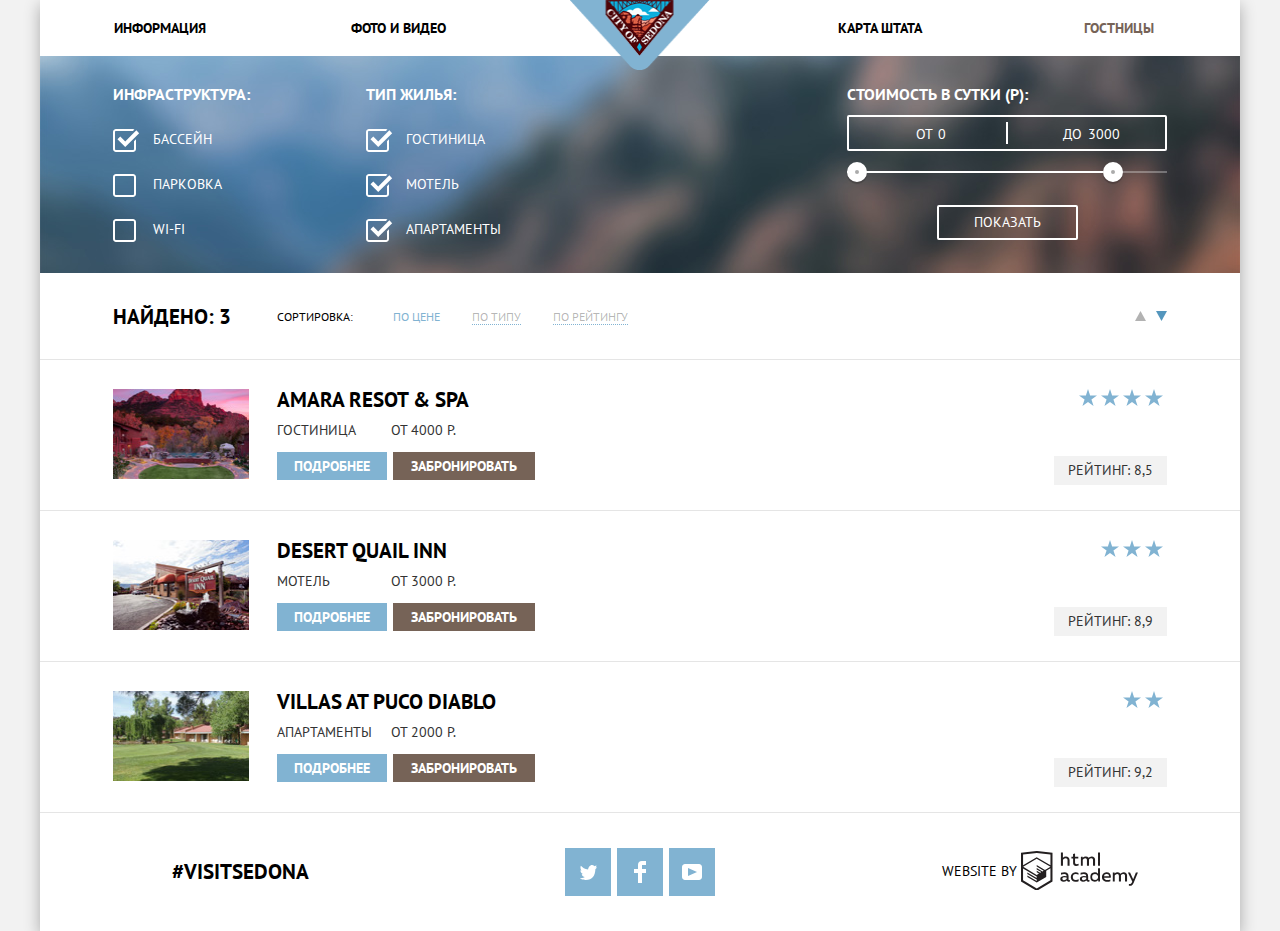
==== commit cddc1cf9: "Задание 8" ====
--- a/hotels.html
+++ b/hotels.html
@@ -13,8 +13,8 @@
   <div class="decor-shadow">
     <header>
       <a href="index.html">
-      <img class="header-logo" src="img/logo.png" alt="logo">
-    </a>
+        <img class="header-logo" src="img/logo.png" alt="logo">
+      </a>
       <nav>
         <ul class="navigation">
           <li class="navigation-item"><a href="#">Информация</a></li>
@@ -34,18 +34,21 @@
               <ul>
                 <li>
                   <label for="filter-pool">Бассейн
-                <input type="checkbox" name="pool" id="filter-pool" checked><span></span>
-              </label>
+                    <input type="checkbox" name="pool" id="filter-pool" checked>
+                    <span></span>
+                  </label>
                 </li>
                 <li>
                   <label for="filter-parking">Парковка
-                <input type="checkbox" name="parking" id="filter-parking"><span></span>
-                </label>
+                    <input type="checkbox" name="parking" id="filter-parking">
+                    <span></span>
+                  </label>
                 </li>
                 <li>
                   <label for="filter-wifi">Wi-fi
-                <input type="checkbox" name="wi-fi" id="filter-wifi"><span></span>
-                </label>
+                    <input type="checkbox" name="wi-fi" id="filter-wifi">
+                    <span></span>
+                  </label>
                 </li>
               </ul>
             </fieldset>
@@ -54,18 +57,21 @@
               <ul>
                 <li>
                   <label for="filter-hotel">Гостиница
-                <input type="checkbox" name="holel" id="filter-hotel" checked><span></span>
-                </label>
+                    <input type="checkbox" name="holel" id="filter-hotel" checked>
+                    <span></span>
+                  </label>
                 </li>
                 <li>
                   <label for="filter-motel">Мотель
-                <input type="checkbox" name="motel" id="filter-motel" checked><span></span>
-                </label>
+                    <input type="checkbox" name="motel" id="filter-motel" checked>
+                    <span></span>
+                  </label>
                 </li>
                 <li>
                   <label for="filter-apartment">Апартаменты
-                <input type="checkbox" name="apartment" id="filter-apartment" checked><span></span>
-                </label>
+                    <input type="checkbox" name="apartment" id="filter-apartment" checked>
+                    <span></span>
+                  </label>
                 </li>
               </ul>
             </fieldset>
@@ -73,11 +79,11 @@
               <legend>Стоимость в сутки (р):</legend>
               <div class="price-controls">
                 <label class="min-price">от
-              <input type="text" value="0" name="min-price">
-              </label>
+                  <input type="text" value="0" name="min-price">
+                </label>
                 <label class="max-price">до
-              <input type="text" value="3000" name="max-price">
-              </label>
+                  <input type="text" value="3000" name="max-price">
+                </label>
               </div>
               <div class="range-controls">
                 <div class="scale">
@@ -99,10 +105,18 @@
           <li><a href="#" class="active-sort">По цене</a></li>
           <li><a href="#">По типу</a></li>
           <li><a href="#">По рейтингу</a></li>
-          <li class="sort-button"><a href="#"><span class="visually-hidden">По возрастанию</span>
-        <svg xmlns="http://www.w3.org/2000/svg" width="11" height="10" viewBox="0 0 11 10"><path fill="#231F20" d="M5.5 0L0 10h11z"/></svg></a></li>
-          <li class="sort-button active-button"><a href="#"><span class="visually-hidden">По убыванию</span>
-        <svg xmlns="http://www.w3.org/2000/svg" width="11" height="10" viewBox="0 0 11 10"><path fill="#231F20" d="M5.5 10L0 0h11"/></svg></a></li>
+          <li class="sort-button">
+            <a href="#">
+              <span class="visually-hidden">По возрастанию</span>
+              <svg xmlns="http://www.w3.org/2000/svg" width="11" height="10" viewBox="0 0 11 10"><path fill="#231F20" d="M5.5 0L0 10h11z"/></svg>
+            </a>
+          </li>
+          <li class="sort-button active-button">
+            <a href="#">
+              <span class="visually-hidden">По убыванию</span>
+              <svg xmlns="http://www.w3.org/2000/svg" width="11" height="10" viewBox="0 0 11 10"><path fill="#231F20" d="M5.5 10L0 0h11"/></svg>
+            </a>
+          </li>
         </ul>
       </section>
       <article class="housing">
@@ -110,21 +124,11 @@
           <img src="img/amara.jpg" alt="hotel">
         </div>
         <div class="housing-about">
-          <h1>
-            <a href="#">Amara resot & spa</a>
-          </h1>
-          <p>
-            Гостиница
-          </p>
-          <p>
-            от 4000 р.
-          </p>
-          <button type="button" class="button info">
-                   Подробнее
-                </button>
-          <button type="button" class="button book">
-                   Забронировать
-                </button>
+          <h1><a href="#">Amara resot & spa</a></h1>
+          <p>Гостиница</p>
+          <p>от 4000 р.</p>
+          <button type="button" class="button info">Подробнее</button>
+          <button type="button" class="button book">Забронировать</button>
         </div>
         <div class="housing-rate">
           <span class="visually-hidden">4 звезды</span>
@@ -134,9 +138,7 @@
             <li></li>
             <li></li>
           </ul>
-          <p>
-            Рейтинг: 8,5
-          </p>
+          <p>Рейтинг: 8,5</p>
         </div>
       </article>
       <article class="housing">
@@ -144,21 +146,11 @@
           <img src="img/desert.jpg" alt="hotel">
         </div>
         <div class="housing-about">
-          <h1>
-            <a href="#">Desert Quail Inn</a>
-          </h1>
-          <p>
-            Мотель
-          </p>
-          <p>
-            от 3000 р.
-          </p>
-          <button type="button" class="button info">
-                   Подробнее
-                </button>
-          <button type="button" class="button book">
-                   Забронировать
-                </button>
+          <h1><a href="#">Desert Quail Inn</a></h1>
+          <p>Мотель</p>
+          <p>от 3000 р.</p>
+          <button type="button" class="button info">Подробнее</button>
+          <button type="button" class="button book">Забронировать</button>
         </div>
         <div class="housing-rate">
           <span class="visually-hidden">3 звезды</span>
@@ -167,9 +159,7 @@
             <li></li>
             <li></li>
           </ul>
-          <p>
-            Рейтинг: 8,9
-          </p>
+          <p>Рейтинг: 8,9</p>
         </div>
       </article>
       <article class="housing">
@@ -177,21 +167,11 @@
           <img src="img/villas.jpg" alt="hotel">
         </div>
         <div class="housing-about">
-          <h1>
-            <a href="#">Villas at Puco Diablo</a>
-          </h1>
-          <p>
-            Апартаменты
-          </p>
-          <p>
-            от 2000 р.
-          </p>
-          <button type="button" class="button info">
-                   Подробнее
-                </button>
-          <button type="button" class="button book">
-                   Забронировать
-                </button>
+          <h1><a href="#">Villas at Puco Diablo</a></h1>
+          <p>Апартаменты</p>
+          <p>от 2000 р.</p>
+          <button type="button" class="button info">Подробнее</button>
+          <button type="button" class="button book">Забронировать</button>
         </div>
         <div class="housing-rate">
           <span class="visually-hidden">2 звезды</span>
@@ -199,35 +179,32 @@
             <li></li>
             <li></li>
           </ul>
-          <p>
-            Рейтинг: 9,2
-          </p>
+          <p>Рейтинг: 9,2</p>
         </div>
       </article>
     </main>
     <footer class="footer">
       <div class="container">
-        <p class="footer-hashtag">
-          #visitsedona
-        </p>
+        <p class="footer-hashtag">#visitsedona</p>
         <div class="footer-social">
           <a class="social-button" href="#">
             <span class="visually-hidden">Twitter</span>
             <svg xmlns="http://www.w3.org/2000/svg" xmlns:xlink="http://www.w3.org/1999/xlink" width="17" height="15" viewBox="0 0 17 15"><path fill="#FFF" d="M10.95.144c1.685-.496 2.984.27 3.577 1.179.673-.231 1.331-.481 2.011-.708a2.345 2.345 0 0 1-.857 1.768c.685.17 1.304-.491 1.304-.491-.169 1-1.006 1.788-1.563 2.024-.231 6.75-3.175 11.217-10.077 11.082h-.446c-.41 0-4.164-.46-4.898-1.887 2.271.196 3.893-.422 4.693-1.177-.96-.3-2.679-.477-2.979-2.95.349.106.564.228 1.19.119C1.705 8.247.374 7.53.448 5.33c.285.328 1.067.536 1.34.472C1.085 5.561-.182 2.442.894.85c1.818 1.854 3.735 3.606 7.152 3.773C8.254 2.33 9.183.793 10.95.144z"/></svg>
-            </a>
-
+          </a>
           <a class="social-button" href="#">
             <span class="visually-hidden">Facebook</span>
-            <svg xmlns="http://www.w3.org/2000/svg" width="12" height="22" viewBox="0 0 12 22"><path fill="#FFF" d="M12 4V0H8a4 4 0 0 0-4 4v4H0v4h4v10h4V12h4V8H8V4h4z"/></svg></a>
+            <svg xmlns="http://www.w3.org/2000/svg" width="12" height="22" viewBox="0 0 12 22"><path fill="#FFF" d="M12 4V0H8a4 4 0 0 0-4 4v4H0v4h4v10h4V12h4V8H8V4h4z"/></svg>
+          </a>
           <a class="social-button" href="#">
             <span class="visually-hidden">Youtube</span>
-            <svg xmlns="http://www.w3.org/2000/svg" xmlns:xlink="http://www.w3.org/1999/xlink" width="20" height="16" viewBox="0 0 20 16"><path fill="#FFF" d="M17 0H3C1.35 0 0 1.35 0 3v10c0 1.65 1.35 3 3 3h14c1.65 0 3-1.35 3-3V3c0-1.65-1.35-3-3-3zM6.027 11.998V4.002L15.014 8l-8.987 3.998z"/></svg></a>
-        </div>
-        <p class="footer-copyright">
-          Website by
+            <svg xmlns="http://www.w3.org/2000/svg" xmlns:xlink="http://www.w3.org/1999/xlink" width="20" height="16" viewBox="0 0 20 16"><path fill="#FFF" d="M17 0H3C1.35 0 0 1.35 0 3v10c0 1.65 1.35 3 3 3h14c1.65 0 3-1.35 3-3V3c0-1.65-1.35-3-3-3zM6.027 11.998V4.002L15.014 8l-8.987 3.998z"/></svg>
+          </a>
+        </div>
+        <p class="footer-copyright">Website by
           <a class="html-button" href="https://htmlacademy.ru/intensive/htmlcss">
             <span class="visually-hidden">html academy</span>
-            <svg id="Layer_1" data-name="Layer 1" xmlns="http://www.w3.org/2000/svg" viewBox="0 0 108.08 36.85"><title>logo-htmlacademy-small1</title><path d="M44.61,26.88a2,2,0,0,0,.55-0.1v1.33a3.25,3.25,0,0,1-1.18.21,1.67,1.67,0,0,1-1.67-1,4.84,4.84,0,0,1-3.14,1.08c-1.51,0-2.91-.83-2.91-2.55,0-2.13,2-2.79,3.71-2.79a11.08,11.08,0,0,1,2.17.25v-0.3c0-1-.76-1.77-2.19-1.77a7.42,7.42,0,0,0-3,.64v-1.7a10.21,10.21,0,0,1,3.19-.55c2.36,0,3.81,1.12,3.81,3.65v3a0.54,0.54,0,0,0,.49.59h0.17Zm-6.44-1.13A1.35,1.35,0,0,0,39.63,27h0.11a3.39,3.39,0,0,0,2.41-1V24.58a9.72,9.72,0,0,0-1.81-.21c-1,0-2.16.33-2.16,1.38h0Zm12.36-6.11a5,5,0,0,1,2.57.64V22a4.08,4.08,0,0,0-2.3-.7,2.75,2.75,0,1,0,0,5.49,5,5,0,0,0,2.43-.64v1.71a6.27,6.27,0,0,1-2.76.57A4.21,4.21,0,0,1,46,24.51q0-.21,0-0.41a4.32,4.32,0,0,1,4.18-4.46h0.38Zm12.17,7.24a2,2,0,0,0,.55-0.1v1.33a3.25,3.25,0,0,1-1.18.21,1.67,1.67,0,0,1-1.67-1,4.84,4.84,0,0,1-3.14,1.08c-1.51,0-2.91-.83-2.91-2.55,0-2.13,2-2.79,3.71-2.79a11.08,11.08,0,0,1,2.17.25v-0.3c0-1-.76-1.77-2.19-1.77a7.42,7.42,0,0,0-3,.64v-1.7a10.21,10.21,0,0,1,3.19-.55c2.36,0,3.81,1.12,3.81,3.65v3a0.54,0.54,0,0,0,.49.59h0.17Zm-6.44-1.13A1.35,1.35,0,0,0,57.73,27h0.11a3.39,3.39,0,0,0,2.41-1V24.58a9.72,9.72,0,0,0-1.81-.21c-1.06,0-2.16.33-2.16,1.38h0ZM73,16V28.2H71.35V26.88a3.88,3.88,0,0,1-3.19,1.54,4.4,4.4,0,0,1,0-8.78,3.81,3.81,0,0,1,3,1.3V16H73Zm-4.53,5.22a2.76,2.76,0,1,0,0,5.52A2.86,2.86,0,0,0,71.15,25V23A2.91,2.91,0,0,0,68.49,21.27ZM79,19.64c3.31,0,4.46,2.68,3.92,5.09H76.7c0.21,1.5,1.67,2.11,3.19,2.11a6.11,6.11,0,0,0,2.64-.59v1.6a7.14,7.14,0,0,1-3,.57C77,28.42,74.78,27,74.78,24a4.18,4.18,0,0,1,4-4.39H79Zm0.09,1.54a2.28,2.28,0,0,0-2.44,2.1v0.06H81.3A2,2,0,0,0,79.13,21.18Zm5.73,7V19.87h1.65v1a3.81,3.81,0,0,1,2.78-1.27A2.86,2.86,0,0,1,91.89,21a4.12,4.12,0,0,1,2.91-1.33A3.06,3.06,0,0,1,98,23V28.2h-1.9V23.05a1.59,1.59,0,0,0-1.42-1.75H94.42a2.8,2.8,0,0,0-2.07,1.12V28.2h-1.9V23.05A1.59,1.59,0,0,0,89,21.31H88.8a3,3,0,0,0-2.21,1.29v5.63H84.86Zm21.31-8.33h1.9l-3.91,9.46c-0.9,2.17-2.09,2.86-3.35,2.86a4.76,4.76,0,0,1-1.1-.14V30.46a2.86,2.86,0,0,0,.85.12c0.9,0,1.58-.64,2.07-1.9l0.17-.42-4-8.4h2l2.86,6.29ZM38.73,1.46V6.22a3.81,3.81,0,0,1,2.7-1.14,3.25,3.25,0,0,1,3.44,3.4v5.15H43V8.72a1.81,1.81,0,0,0-1.61-2h-0.3a2.93,2.93,0,0,0-2.32,1.39v5.52h-1.9V1.46h1.9ZM49.94,2.31v3h3V6.91h-3v3.81c0,1.1.5,1.46,1.58,1.46a4.49,4.49,0,0,0,1.69-.33v1.6A6.8,6.8,0,0,1,51,13.8a2.55,2.55,0,0,1-2.86-2.74V6.89H46.58V5.26h1.5V2.74Zm5.4,11.31V5.28H57v1A3.81,3.81,0,0,1,59.77,5a2.86,2.86,0,0,1,2.6,1.33A4.12,4.12,0,0,1,65.28,5,3.06,3.06,0,0,1,68.44,8.4v5.21h-1.9V8.46a1.59,1.59,0,0,0-1.42-1.75H64.89a2.8,2.8,0,0,0-2.07,1.12v5.78h-1.9V8.46A1.59,1.59,0,0,0,59.5,6.71H59.27A3,3,0,0,0,57.06,8v5.63H55.34ZM71.17,1.45H73V13.6H71.17V1.45ZM14.71,0H14.55L0,1.54V28.21l14.55,8.66,14.55-8.66V1.54Zm12.5,27.1L14.55,34.64,1.9,27.12V16.18l12.59,7.5V25L5.86,19.9v1.31l8.68,5.21v1.39L5.87,22.65V24l8.68,5.21,8.75-5.24V18.31L27.2,16V27.12Zm0-12.53-3.48,2-1.6,1L14.51,13v1.31L21,18.23H21l-0.14.09-1,.54-5.37-3.2V17l4.24,2.52-1,.67-3.2-1.9v1.31l2.1,1.24L14.5,22.1,2,14.65,14.51,7.11Zm0-1.32L14.49,5.76,1.91,13.25v-10L14.56,1.92,27.21,3.25v10h0Z" transform="translate(0 -0.02)" fill="#231f20"/></svg></a>
+            <svg id="Layer_1" data-name="Layer 1" xmlns="http://www.w3.org/2000/svg" viewBox="0 0 108.08 36.85"><title>logo-htmlacademy-small1</title><path d="M44.61,26.88a2,2,0,0,0,.55-0.1v1.33a3.25,3.25,0,0,1-1.18.21,1.67,1.67,0,0,1-1.67-1,4.84,4.84,0,0,1-3.14,1.08c-1.51,0-2.91-.83-2.91-2.55,0-2.13,2-2.79,3.71-2.79a11.08,11.08,0,0,1,2.17.25v-0.3c0-1-.76-1.77-2.19-1.77a7.42,7.42,0,0,0-3,.64v-1.7a10.21,10.21,0,0,1,3.19-.55c2.36,0,3.81,1.12,3.81,3.65v3a0.54,0.54,0,0,0,.49.59h0.17Zm-6.44-1.13A1.35,1.35,0,0,0,39.63,27h0.11a3.39,3.39,0,0,0,2.41-1V24.58a9.72,9.72,0,0,0-1.81-.21c-1,0-2.16.33-2.16,1.38h0Zm12.36-6.11a5,5,0,0,1,2.57.64V22a4.08,4.08,0,0,0-2.3-.7,2.75,2.75,0,1,0,0,5.49,5,5,0,0,0,2.43-.64v1.71a6.27,6.27,0,0,1-2.76.57A4.21,4.21,0,0,1,46,24.51q0-.21,0-0.41a4.32,4.32,0,0,1,4.18-4.46h0.38Zm12.17,7.24a2,2,0,0,0,.55-0.1v1.33a3.25,3.25,0,0,1-1.18.21,1.67,1.67,0,0,1-1.67-1,4.84,4.84,0,0,1-3.14,1.08c-1.51,0-2.91-.83-2.91-2.55,0-2.13,2-2.79,3.71-2.79a11.08,11.08,0,0,1,2.17.25v-0.3c0-1-.76-1.77-2.19-1.77a7.42,7.42,0,0,0-3,.64v-1.7a10.21,10.21,0,0,1,3.19-.55c2.36,0,3.81,1.12,3.81,3.65v3a0.54,0.54,0,0,0,.49.59h0.17Zm-6.44-1.13A1.35,1.35,0,0,0,57.73,27h0.11a3.39,3.39,0,0,0,2.41-1V24.58a9.72,9.72,0,0,0-1.81-.21c-1.06,0-2.16.33-2.16,1.38h0ZM73,16V28.2H71.35V26.88a3.88,3.88,0,0,1-3.19,1.54,4.4,4.4,0,0,1,0-8.78,3.81,3.81,0,0,1,3,1.3V16H73Zm-4.53,5.22a2.76,2.76,0,1,0,0,5.52A2.86,2.86,0,0,0,71.15,25V23A2.91,2.91,0,0,0,68.49,21.27ZM79,19.64c3.31,0,4.46,2.68,3.92,5.09H76.7c0.21,1.5,1.67,2.11,3.19,2.11a6.11,6.11,0,0,0,2.64-.59v1.6a7.14,7.14,0,0,1-3,.57C77,28.42,74.78,27,74.78,24a4.18,4.18,0,0,1,4-4.39H79Zm0.09,1.54a2.28,2.28,0,0,0-2.44,2.1v0.06H81.3A2,2,0,0,0,79.13,21.18Zm5.73,7V19.87h1.65v1a3.81,3.81,0,0,1,2.78-1.27A2.86,2.86,0,0,1,91.89,21a4.12,4.12,0,0,1,2.91-1.33A3.06,3.06,0,0,1,98,23V28.2h-1.9V23.05a1.59,1.59,0,0,0-1.42-1.75H94.42a2.8,2.8,0,0,0-2.07,1.12V28.2h-1.9V23.05A1.59,1.59,0,0,0,89,21.31H88.8a3,3,0,0,0-2.21,1.29v5.63H84.86Zm21.31-8.33h1.9l-3.91,9.46c-0.9,2.17-2.09,2.86-3.35,2.86a4.76,4.76,0,0,1-1.1-.14V30.46a2.86,2.86,0,0,0,.85.12c0.9,0,1.58-.64,2.07-1.9l0.17-.42-4-8.4h2l2.86,6.29ZM38.73,1.46V6.22a3.81,3.81,0,0,1,2.7-1.14,3.25,3.25,0,0,1,3.44,3.4v5.15H43V8.72a1.81,1.81,0,0,0-1.61-2h-0.3a2.93,2.93,0,0,0-2.32,1.39v5.52h-1.9V1.46h1.9ZM49.94,2.31v3h3V6.91h-3v3.81c0,1.1.5,1.46,1.58,1.46a4.49,4.49,0,0,0,1.69-.33v1.6A6.8,6.8,0,0,1,51,13.8a2.55,2.55,0,0,1-2.86-2.74V6.89H46.58V5.26h1.5V2.74Zm5.4,11.31V5.28H57v1A3.81,3.81,0,0,1,59.77,5a2.86,2.86,0,0,1,2.6,1.33A4.12,4.12,0,0,1,65.28,5,3.06,3.06,0,0,1,68.44,8.4v5.21h-1.9V8.46a1.59,1.59,0,0,0-1.42-1.75H64.89a2.8,2.8,0,0,0-2.07,1.12v5.78h-1.9V8.46A1.59,1.59,0,0,0,59.5,6.71H59.27A3,3,0,0,0,57.06,8v5.63H55.34ZM71.17,1.45H73V13.6H71.17V1.45ZM14.71,0H14.55L0,1.54V28.21l14.55,8.66,14.55-8.66V1.54Zm12.5,27.1L14.55,34.64,1.9,27.12V16.18l12.59,7.5V25L5.86,19.9v1.31l8.68,5.21v1.39L5.87,22.65V24l8.68,5.21,8.75-5.24V18.31L27.2,16V27.12Zm0-12.53-3.48,2-1.6,1L14.51,13v1.31L21,18.23H21l-0.14.09-1,.54-5.37-3.2V17l4.24,2.52-1,.67-3.2-1.9v1.31l2.1,1.24L14.5,22.1,2,14.65,14.51,7.11Zm0-1.32L14.49,5.76,1.91,13.25v-10L14.56,1.92,27.21,3.25v10h0Z" transform="translate(0 -0.02)" fill="#231f20"/></svg>
+          </a>
         </p>
       </div>
     </footer>
--- a/css/style.css
+++ b/css/style.css
@@ -17,7 +17,7 @@
   width: 1200px;
   margin: 0 auto;
   padding: 0;
-  box-shadow: 0px 5px 15px 0px rgba(0,0,0,0.3);
+  box-shadow: 0px 5px 15px 0px rgba(0, 0, 0, 0.3);
 }
 
 .visually-hidden {
@@ -52,8 +52,9 @@
 }
 
 .navigation a {
-  display: block;
-  margin: 15px 73px;
+  display: inline-block;
+  vertical-align: top;
+  margin: 15px 0;
 }
 
 .navigation a,
@@ -83,7 +84,7 @@
   border-bottom: 1px dotted #81b3d2;
 }
 
-.sort-button a{
+.sort-button a {
   border-bottom: none;
 }
 
@@ -108,13 +109,14 @@
 }
 
 .button.calendar path {
-  fill: rgba(0,0,0, 0.3);
+  fill: rgba(0, 0, 0, 0.3);
 }
 
 .button.calendar:hover path,
 .button.calendar:focus path {
   fill: #000000;
 }
+
 .button.calendar:active path {
   fill: #81b3d2;
 }
@@ -175,7 +177,7 @@
   display: flex;
   align-items: center;
   justify-content: center;
-  width: 48px;
+  width: 46px;
   height: 48px;
 
   background-color: #81b3d2;
@@ -282,12 +284,16 @@
   list-style: none;
 }
 
+.navigation-item {
+  text-align: center;
+}
+
+.navigation li {
+  width: 239px;
+}
+
 .navigation li:nth-child(2) {
-  margin-right: 240px;
-}
-
-.navigation li:nth-child(3) {
-  margin-right: 20px;
+  margin-right: 242px;
 }
 
 .header-logo {
@@ -318,8 +324,7 @@
 }
 
 .img-welcome {
-  background-image:
-  url(../img/corners.png), url(../img/background_index.jpg);
+  background-image: url(../img/corners.png), url(../img/background_index.jpg);
 
   background-repeat: no-repeat, no-repeat;
   background-position: bottom, 0 -55px;
@@ -327,7 +332,7 @@
 
 .description h1 {
   font-size: 21px;
-  width: 455px;
+  width: 495px;
   padding: 0;
   margin-left: auto;
   margin-right: auto;
@@ -396,7 +401,7 @@
 
 .feature-item h2 {
   display: block;
-  width: 152px;
+  width: 160px;
   margin: 0 auto;
   padding: 0;
   margin-bottom: 25px;
@@ -577,7 +582,7 @@
   left: 50%;
   margin-left: -285px;
   font-weight: 700;
-  box-shadow: 0px 5px 15px 0px rgba(0,0,0,0.3);
+  box-shadow: 0px 5px 15px 0px rgba(0, 0, 0, 0.3);
 }
 
 .interested-list {
@@ -616,6 +621,7 @@
   padding: 6px 10px;
   box-sizing: border-box;
   text-transform: inherit;
+  line-height: 39px;
 }
 
 .arravial label {
@@ -660,7 +666,7 @@
   padding: 0;
   width: 38px;
   height: 38px;
-  color: rgba(0,0,0,0.3);
+  color: rgba(0, 0, 0, 0.3);
   background-color: #f2f2f2;
   font-size: 40px;
 }
@@ -670,7 +676,7 @@
   padding: 0;
   width: 38px;
   height: 38px;
-  color: rgba(0,0,0,0.3);
+  color: rgba(0, 0, 0, 0.3);
   background-color: #f2f2f2;
   font-size: 30px;
 }
@@ -692,6 +698,7 @@
   width: 36px;
   text-align: center;
   padding: 6px 0px;
+  box-sizing: border-box;
 }
 
 .button.find {
@@ -709,6 +716,7 @@
   font: inherit;
   background-color: #f2f2f2;
   border: none;
+  min-height: 38px;
 }
 
 .interested-item input:hover {
@@ -718,7 +726,7 @@
 .interested-item input:focus {
   outline: none;
   background-color: #ffffff;
-  outline:2px solid #e5e5e5;
+  outline: 2px solid #e5e5e5;
 }
 
 .map {
@@ -733,6 +741,7 @@
 
 .filters {
   background-image: url(../img/background_hotels.jpg);
+  background-position: 0 -55px;
 }
 
 .filters form {
@@ -860,6 +869,7 @@
 .price-controls input {
   width: 50px;
   margin: 0;
+  min-height: 32px;
 
   color: inherit;
   font: inherit;
@@ -948,18 +958,18 @@
   padding-left: 73px;
   padding-right: 73px;
   padding-top: 10px;
-  padding-bottom: 10px;
+  padding-bottom: 8px;
 }
 
 .sort p:first-of-type {
-  margin-right: 48px;
   font-size: 21px;
   line-height: 26px;
   font-weight: 700;
+  width: 165px;
 }
 
 .sort p:last-of-type {
-  margin-right: 38px;
+  width: 116px;
   font-size: 12px;
   line-height: 18px;
 }
@@ -971,6 +981,7 @@
   display: flex;
   font-size: 12px;
   line-height: 18px;
+  width: 778px;
 }
 
 .sort-list li {
@@ -982,7 +993,7 @@
 }
 
 .sort-list li:nth-last-of-type(2) {
-  margin-left: 475px;
+  margin-left: auto;
   margin-right: 10px
 }
 
@@ -999,7 +1010,7 @@
   padding: 0;
   display: flex;
   padding-top: 29px;
-  padding-bottom: 29px;
+  padding-bottom: 25px;
   padding-left: 73px;
   padding-right: 73px;
   box-sizing: border-box;
@@ -1016,6 +1027,7 @@
   display: flex;
   width: 280px;
   flex-wrap: wrap;
+  align-items: center;
 }
 
 .housing-about h1 {
@@ -1023,7 +1035,7 @@
   padding: 0;
   font-size: 21px;
   line-height: 28px;
-  margin-top: -5px;
+  margin-top: -8px;
 }
 
 .housing-about p {
@@ -1058,6 +1070,7 @@
   display: flex;
   flex-direction: column;
   margin-left: auto;
+  align-items: flex-end;
 }
 
 .housing-rate ul {
@@ -1069,10 +1082,13 @@
 }
 
 .housing-rate li {
+  margin: 0;
+  padding: 0;
   background-image: url(../img/star.svg);
   background-repeat: no-repeat;
   width: 20px;
   height: 20px;
+  padding-left: 2px;
 }
 
 .housing-rate p {
